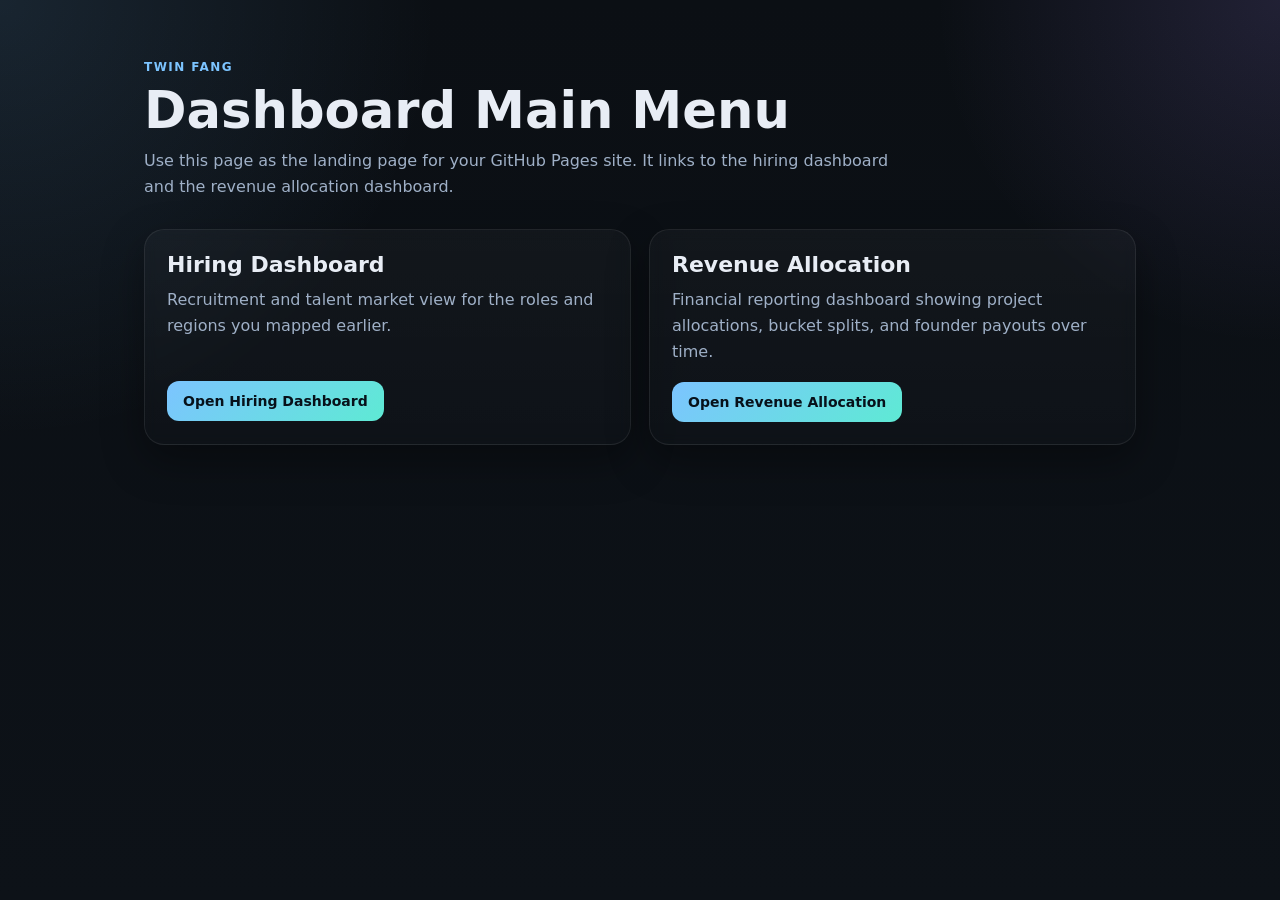
==== index.html @ adcc112f "Update index.html" ====
<!DOCTYPE html>
<html lang="en">
<head>
  <meta charset="UTF-8" />
  <meta name="viewport" content="width=device-width, initial-scale=1.0" />
  <title>Twin Fang Dashboards</title>
  <style>
    :root {
      --bg: #0b0f14;
      --panel: #121923;
      --panel-2: #182231;
      --text: #e8edf5;
      --muted: #9fb0c7;
      --accent: #7cc4ff;
      --accent-2: #a78bfa;
      --border: rgba(255,255,255,0.08);
      --shadow: 0 16px 40px rgba(0,0,0,0.35);
    }
    * { box-sizing: border-box; }
    body {
      margin: 0;
      font-family: Inter, ui-sans-serif, system-ui, -apple-system, Segoe UI, Roboto, Arial, sans-serif;
      background:
        radial-gradient(circle at top left, rgba(124,196,255,0.12), transparent 28%),
        radial-gradient(circle at top right, rgba(167,139,250,0.14), transparent 22%),
        linear-gradient(180deg, #0b0f14 0%, #0d1218 100%);
      color: var(--text);
      min-height: 100vh;
    }
    .wrap {
      max-width: 1040px;
      margin: 0 auto;
      padding: 56px 24px 64px;
    }
    .hero { margin-bottom: 28px; }
    .eyebrow {
      display: inline-block;
      font-size: 12px;
      letter-spacing: 0.12em;
      text-transform: uppercase;
      color: var(--accent);
      margin-bottom: 10px;
      font-weight: 700;
    }
    h1 {
      margin: 0 0 12px;
      font-size: clamp(32px, 4vw, 52px);
      line-height: 1.02;
    }
    .sub {
      margin: 0;
      color: var(--muted);
      max-width: 760px;
      font-size: 16px;
      line-height: 1.6;
    }
    .grid {
      display: grid;
      grid-template-columns: repeat(auto-fit, minmax(280px, 1fr));
      gap: 18px;
      margin-top: 30px;
    }
    .card {
      background: linear-gradient(180deg, rgba(255,255,255,0.03), rgba(255,255,255,0.01));
      border: 1px solid var(--border);
      border-radius: 20px;
      padding: 22px;
      box-shadow: var(--shadow);
      backdrop-filter: blur(6px);
    }
    .card h2 { margin: 0 0 10px; font-size: 22px; }
    .card p {
      margin: 0 0 18px;
      color: var(--muted);
      line-height: 1.6;
      min-height: 76px;
    }
    .actions { display: flex; gap: 10px; flex-wrap: wrap; align-items: center; }
    .btn {
      appearance: none;
      border: 0;
      border-radius: 12px;
      padding: 12px 16px;
      font-size: 14px;
      font-weight: 700;
      text-decoration: none;
      display: inline-flex;
      align-items: center;
      gap: 8px;
      cursor: pointer;
      transition: transform 0.15s ease, opacity 0.15s ease, background 0.15s ease;
    }
    .btn:hover { transform: translateY(-1px); }
    .btn-primary { background: linear-gradient(135deg, var(--accent), #5eead4); color: #07111a; }
    .btn-secondary { background: var(--panel-2); color: var(--text); border: 1px solid var(--border); }
    .note {
      margin-top: 28px;
      padding: 16px 18px;
      border-radius: 16px;
      background: rgba(255,255,255,0.03);
      border: 1px solid var(--border);
      color: var(--muted);
      line-height: 1.6;
      font-size: 14px;
    }
    code {
      background: rgba(255,255,255,0.06);
      padding: 2px 6px;
      border-radius: 6px;
      color: var(--text);
    }
  </style>
</head>
<body>
  <main class="wrap">
    <section class="hero">
      <div class="eyebrow">Twin Fang</div>
      <h1>Dashboard Main Menu</h1>
      <p class="sub">
        Use this page as the landing page for your GitHub Pages site. It links to the hiring dashboard and the revenue allocation dashboard.
      </p>
    </section>

    <section class="grid">
      <article class="card">
        <h2>Hiring Dashboard</h2>
        <p>
          Recruitment and talent market view for the roles and regions you mapped earlier.
        </p>
        <div class="actions">
          <a class="btn btn-primary" href="hiring_dashboard.html">Open Hiring Dashboard</a>
        </div>
      </article>

      <article class="card">
        <h2>Revenue Allocation</h2>
        <p>
          Financial reporting dashboard showing project allocations, bucket splits, and founder payouts over time.
        </p>
        <div class="actions">
          <a class="btn btn-primary" href="founder_payouts.html">Open Revenue Allocation</a>
        </div>
      </article>
    </section>
  </main>
</body>
</html>
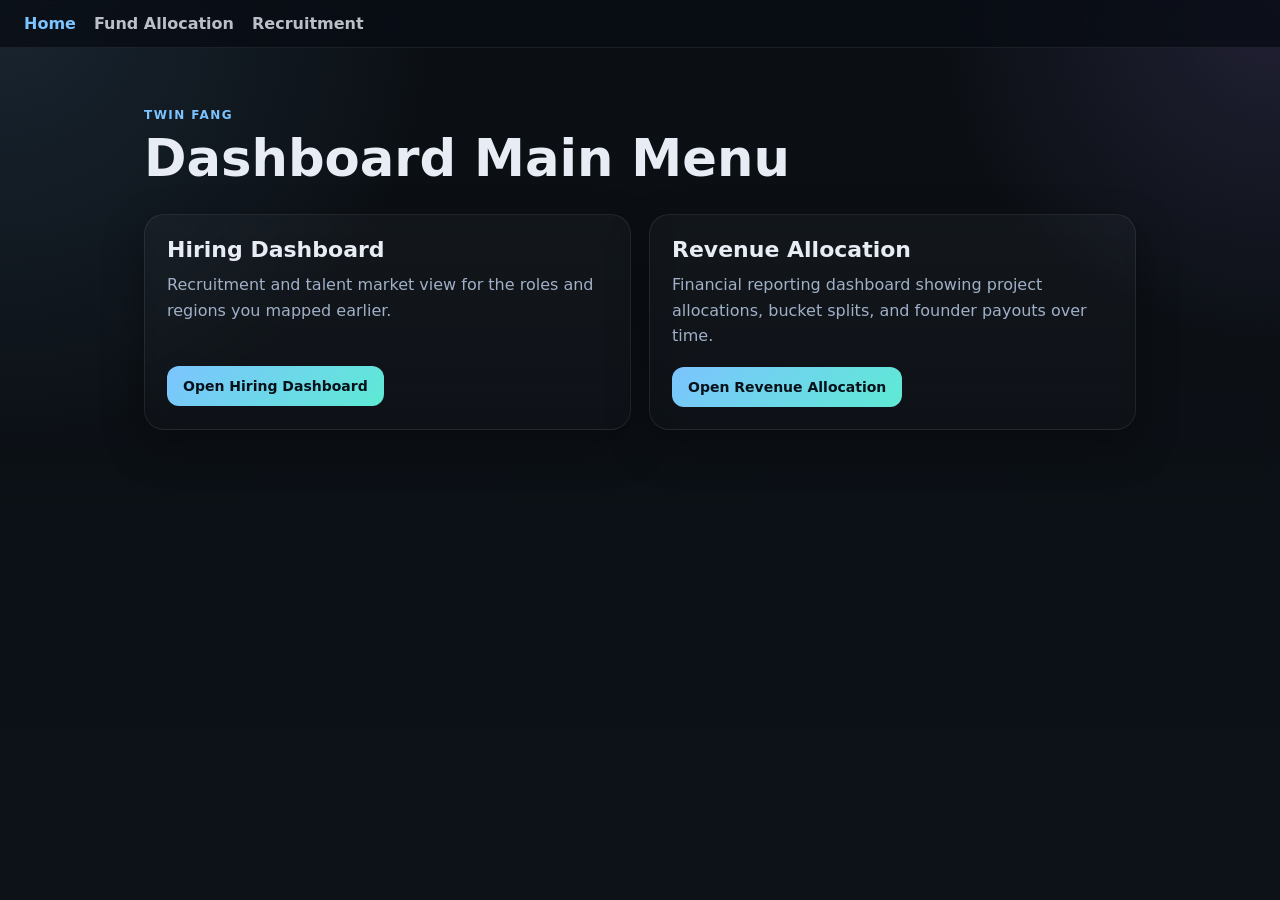
==== commit 0e48d4a8: "Add files via upload" ====
--- a/index.html
+++ b/index.html
@@ -109,16 +109,47 @@
       border-radius: 6px;
       color: var(--text);
     }
+  
+    .topnav {
+      position: sticky;
+      top: 0;
+      z-index: 20;
+      backdrop-filter: blur(10px);
+      background: rgba(8, 12, 20, 0.78);
+      border-bottom: 1px solid rgba(255,255,255,0.08);
+    }
+    .topnav-inner {
+      max-width: 1400px;
+      margin: 0 auto;
+      padding: 14px 24px;
+      display: flex;
+      gap: 18px;
+      align-items: center;
+    }
+    .topnav a {
+      color: var(--text);
+      text-decoration: none;
+      font-weight: 700;
+      opacity: 0.8;
+    }
+    .topnav a.active { opacity: 1; color: var(--accent, var(--text)); }
+    .topnav a:hover { opacity: 1; }
+
   </style>
 </head>
 <body>
+  <nav class="topnav">
+    <div class="topnav-inner">
+      <a href="index.html" class="active">Home</a>
+      <a href="founder_payouts.html">Fund Allocation</a>
+      <a href="hiring_dashboard.html">Recruitment</a>
+    </div>
+  </nav>
   <main class="wrap">
     <section class="hero">
       <div class="eyebrow">Twin Fang</div>
       <h1>Dashboard Main Menu</h1>
-      <p class="sub">
-        Use this page as the landing page for your GitHub Pages site. It links to the hiring dashboard and the revenue allocation dashboard.
-      </p>
+
     </section>
 
     <section class="grid">
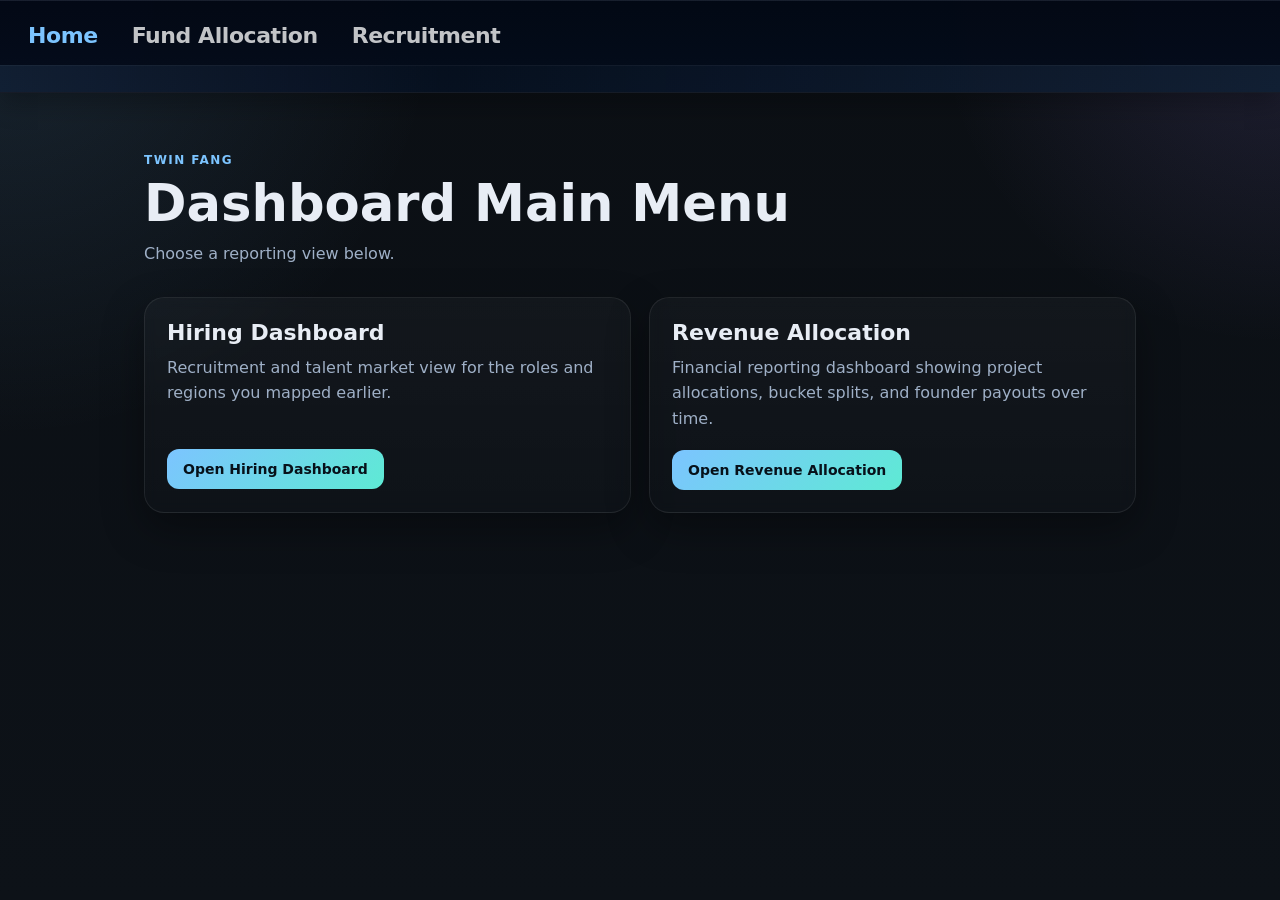
==== commit 3e09136b: "Add files via upload" ====
--- a/index.html
+++ b/index.html
@@ -3,7 +3,7 @@
 <head>
   <meta charset="UTF-8" />
   <meta name="viewport" content="width=device-width, initial-scale=1.0" />
-  <title>Twin Fang Dashboards</title>
+  <title>Home</title>
   <style>
     :root {
       --bg: #0b0f14;
@@ -109,31 +109,43 @@
       border-radius: 6px;
       color: var(--text);
     }
+
   
     .topnav {
       position: sticky;
       top: 0;
-      z-index: 20;
-      backdrop-filter: blur(10px);
-      background: rgba(8, 12, 20, 0.78);
+      z-index: 100;
+      background: linear-gradient(180deg, rgba(2,8,20,0.96), rgba(4,12,28,0.96));
+      border-top: 1px solid rgba(255,255,255,0.08);
       border-bottom: 1px solid rgba(255,255,255,0.08);
+      box-shadow: 0 10px 24px rgba(0,0,0,0.28);
+    }
+    .topnav::after {
+      content: "";
+      display: block;
+      height: 26px;
+      background: linear-gradient(90deg, rgba(124,196,255,0.10), rgba(124,196,255,0.02) 35%, rgba(124,196,255,0.10));
+      border-top: 1px solid rgba(255,255,255,0.04);
     }
     .topnav-inner {
       max-width: 1400px;
       margin: 0 auto;
-      padding: 14px 24px;
+      padding: 24px 28px 18px;
       display: flex;
-      gap: 18px;
+      gap: 34px;
       align-items: center;
     }
     .topnav a {
-      color: var(--text);
+      color: rgba(255,255,255,0.76);
       text-decoration: none;
-      font-weight: 700;
-      opacity: 0.8;
+      font-weight: 800;
+      font-size: 22px;
+      line-height: 1;
+      letter-spacing: -0.02em;
+      transition: color 0.15s ease, opacity 0.15s ease;
     }
-    .topnav a.active { opacity: 1; color: var(--accent, var(--text)); }
-    .topnav a:hover { opacity: 1; }
+    .topnav a:hover { color: #ffffff; }
+    .topnav a.active { color: #7cc4ff; }
 
   </style>
 </head>
@@ -149,6 +161,7 @@
     <section class="hero">
       <div class="eyebrow">Twin Fang</div>
       <h1>Dashboard Main Menu</h1>
+      <p class="sub">Choose a reporting view below.</p>
 
     </section>
 
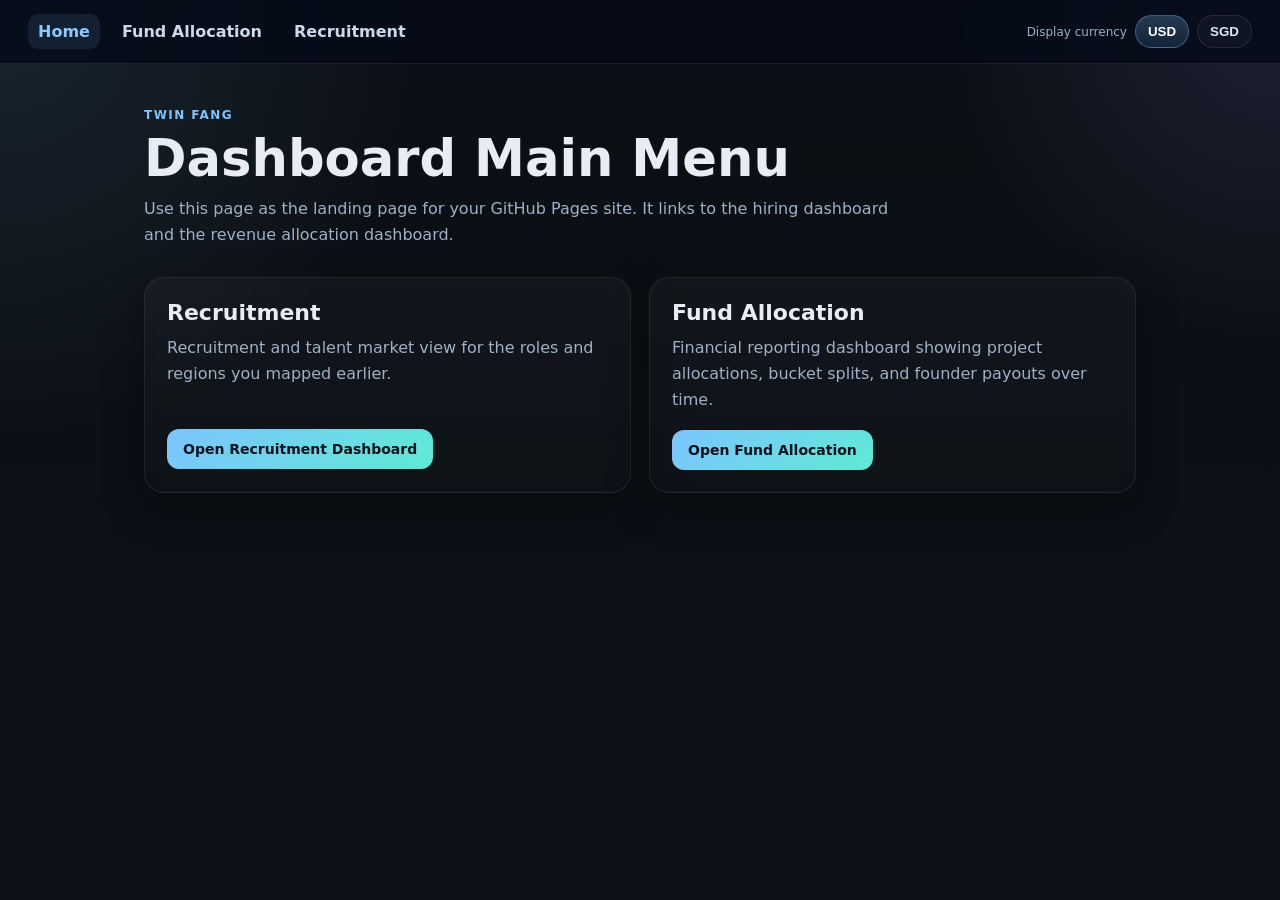
==== commit 0b3f7bd8: "Add files via upload" ====
--- a/index.html
+++ b/index.html
@@ -3,189 +3,92 @@
 <head>
   <meta charset="UTF-8" />
   <meta name="viewport" content="width=device-width, initial-scale=1.0" />
-  <title>Home</title>
+  <title>Twin Fang Dashboards</title>
   <style>
-    :root {
-      --bg: #0b0f14;
-      --panel: #121923;
-      --panel-2: #182231;
-      --text: #e8edf5;
-      --muted: #9fb0c7;
-      --accent: #7cc4ff;
-      --accent-2: #a78bfa;
-      --border: rgba(255,255,255,0.08);
-      --shadow: 0 16px 40px rgba(0,0,0,0.35);
-    }
-    * { box-sizing: border-box; }
-    body {
-      margin: 0;
-      font-family: Inter, ui-sans-serif, system-ui, -apple-system, Segoe UI, Roboto, Arial, sans-serif;
-      background:
-        radial-gradient(circle at top left, rgba(124,196,255,0.12), transparent 28%),
-        radial-gradient(circle at top right, rgba(167,139,250,0.14), transparent 22%),
-        linear-gradient(180deg, #0b0f14 0%, #0d1218 100%);
-      color: var(--text);
-      min-height: 100vh;
-    }
-    .wrap {
-      max-width: 1040px;
-      margin: 0 auto;
-      padding: 56px 24px 64px;
-    }
-    .hero { margin-bottom: 28px; }
-    .eyebrow {
-      display: inline-block;
-      font-size: 12px;
-      letter-spacing: 0.12em;
-      text-transform: uppercase;
-      color: var(--accent);
-      margin-bottom: 10px;
-      font-weight: 700;
-    }
-    h1 {
-      margin: 0 0 12px;
-      font-size: clamp(32px, 4vw, 52px);
-      line-height: 1.02;
-    }
-    .sub {
-      margin: 0;
-      color: var(--muted);
-      max-width: 760px;
-      font-size: 16px;
-      line-height: 1.6;
-    }
-    .grid {
-      display: grid;
-      grid-template-columns: repeat(auto-fit, minmax(280px, 1fr));
-      gap: 18px;
-      margin-top: 30px;
-    }
-    .card {
-      background: linear-gradient(180deg, rgba(255,255,255,0.03), rgba(255,255,255,0.01));
-      border: 1px solid var(--border);
-      border-radius: 20px;
-      padding: 22px;
-      box-shadow: var(--shadow);
-      backdrop-filter: blur(6px);
-    }
-    .card h2 { margin: 0 0 10px; font-size: 22px; }
-    .card p {
-      margin: 0 0 18px;
-      color: var(--muted);
-      line-height: 1.6;
-      min-height: 76px;
-    }
-    .actions { display: flex; gap: 10px; flex-wrap: wrap; align-items: center; }
-    .btn {
-      appearance: none;
-      border: 0;
-      border-radius: 12px;
-      padding: 12px 16px;
-      font-size: 14px;
-      font-weight: 700;
-      text-decoration: none;
-      display: inline-flex;
-      align-items: center;
-      gap: 8px;
-      cursor: pointer;
-      transition: transform 0.15s ease, opacity 0.15s ease, background 0.15s ease;
-    }
-    .btn:hover { transform: translateY(-1px); }
-    .btn-primary { background: linear-gradient(135deg, var(--accent), #5eead4); color: #07111a; }
-    .btn-secondary { background: var(--panel-2); color: var(--text); border: 1px solid var(--border); }
-    .note {
-      margin-top: 28px;
-      padding: 16px 18px;
-      border-radius: 16px;
-      background: rgba(255,255,255,0.03);
-      border: 1px solid var(--border);
-      color: var(--muted);
-      line-height: 1.6;
-      font-size: 14px;
-    }
-    code {
-      background: rgba(255,255,255,0.06);
-      padding: 2px 6px;
-      border-radius: 6px;
-      color: var(--text);
-    }
+    :root { --bg:#0b0f14; --panel:#121923; --text:#e8edf5; --muted:#9fb0c7; --accent:#7cc4ff; --border:rgba(255,255,255,0.08); --shadow:0 16px 40px rgba(0,0,0,0.35); }
+    * { box-sizing:border-box; }
+    body { margin:0; font-family:Inter, ui-sans-serif, system-ui, -apple-system, Segoe UI, Roboto, Arial, sans-serif; background: radial-gradient(circle at top left, rgba(124,196,255,0.12), transparent 28%), radial-gradient(circle at top right, rgba(167,139,250,0.14), transparent 22%), linear-gradient(180deg, #0b0f14 0%, #0d1218 100%); color:var(--text); min-height:100vh; }
+    
+    .topbar {position:sticky; top:0; z-index:50; backdrop-filter: blur(10px); background: rgba(4,10,24,.82); border-bottom:1px solid rgba(255,255,255,.08);}
+    .topbar-inner {max-width: 1400px; margin:0 auto; padding: 14px 28px; display:flex; justify-content:space-between; align-items:center; gap:16px;}
+    .topnav {display:flex; gap:12px; flex-wrap:wrap; align-items:center;}
+    .topnav a {color:#cfd8ea; text-decoration:none; font-weight:700; padding:8px 10px; border-radius:10px;}
+    .topnav a.active {color:#8dc8ff; background: rgba(124,199,255,.10);}
+    .currency-toggle {display:flex; gap:8px; align-items:center; flex-wrap:wrap;}
+    .currency-label {color: var(--muted, #9fb0d0); font-size:12px;}
+    .currency-btn {border:1px solid rgba(255,255,255,.10); background: rgba(255,255,255,.03); color:#dce7ff; border-radius:999px; padding:8px 12px; cursor:pointer; font-weight:700;}
+    .currency-btn.active {background: linear-gradient(180deg, rgba(124,199,255,.25), rgba(124,199,255,.12)); border-color: rgba(124,199,255,.35); color:#fff;}
+    @media (max-width: 760px) {.topbar-inner{padding:12px 16px; flex-direction:column; align-items:flex-start;}}
 
-  
-    .topnav {
-      position: sticky;
-      top: 0;
-      z-index: 100;
-      background: linear-gradient(180deg, rgba(2,8,20,0.96), rgba(4,12,28,0.96));
-      border-top: 1px solid rgba(255,255,255,0.08);
-      border-bottom: 1px solid rgba(255,255,255,0.08);
-      box-shadow: 0 10px 24px rgba(0,0,0,0.28);
-    }
-    .topnav::after {
-      content: "";
-      display: block;
-      height: 26px;
-      background: linear-gradient(90deg, rgba(124,196,255,0.10), rgba(124,196,255,0.02) 35%, rgba(124,196,255,0.10));
-      border-top: 1px solid rgba(255,255,255,0.04);
-    }
-    .topnav-inner {
-      max-width: 1400px;
-      margin: 0 auto;
-      padding: 24px 28px 18px;
-      display: flex;
-      gap: 34px;
-      align-items: center;
-    }
-    .topnav a {
-      color: rgba(255,255,255,0.76);
-      text-decoration: none;
-      font-weight: 800;
-      font-size: 22px;
-      line-height: 1;
-      letter-spacing: -0.02em;
-      transition: color 0.15s ease, opacity 0.15s ease;
-    }
-    .topnav a:hover { color: #ffffff; }
-    .topnav a.active { color: #7cc4ff; }
-
+    .wrap { max-width:1040px; margin:0 auto; padding:40px 24px 64px; }
+    .hero { margin-bottom:28px; }
+    .eyebrow { display:inline-block; font-size:12px; letter-spacing:.12em; text-transform:uppercase; color:var(--accent); margin-bottom:10px; font-weight:700; }
+    h1 { margin:0 0 12px; font-size:clamp(32px,4vw,52px); line-height:1.02; }
+    .sub { margin:0; color:var(--muted); max-width:760px; font-size:16px; line-height:1.6; }
+    .grid { display:grid; grid-template-columns:repeat(auto-fit, minmax(280px,1fr)); gap:18px; margin-top:30px; }
+    .card { background:linear-gradient(180deg, rgba(255,255,255,0.03), rgba(255,255,255,0.01)); border:1px solid var(--border); border-radius:20px; padding:22px; box-shadow:var(--shadow); backdrop-filter:blur(6px); }
+    .card h2 { margin:0 0 10px; font-size:22px; }
+    .card p { margin:0 0 18px; color:var(--muted); line-height:1.6; min-height:76px; }
+    .btn { border:0; border-radius:12px; padding:12px 16px; font-size:14px; font-weight:700; text-decoration:none; display:inline-flex; align-items:center; background:linear-gradient(135deg, var(--accent), #5eead4); color:#07111a; }
   </style>
 </head>
 <body>
-  <nav class="topnav">
-    <div class="topnav-inner">
-      <a href="index.html" class="active">Home</a>
-      <a href="founder_payouts.html">Fund Allocation</a>
-      <a href="hiring_dashboard.html">Recruitment</a>
+
+  <div class="topbar">
+    <div class="topbar-inner">
+      <nav class="topnav">
+        <a href="index.html" class="active">Home</a>
+        <a href="founder_payouts.html" class="">Fund Allocation</a>
+        <a href="hiring_dashboard.html" class="">Recruitment</a>
+      </nav>
+      <div class="currency-toggle" data-site-currency-toggle>
+        <span class="currency-label">Display currency</span>
+        <button class="currency-btn" data-currency="USD" type="button">USD</button>
+        <button class="currency-btn" data-currency="SGD" type="button">SGD</button>
+      </div>
     </div>
-  </nav>
+  </div>
+
   <main class="wrap">
     <section class="hero">
       <div class="eyebrow">Twin Fang</div>
       <h1>Dashboard Main Menu</h1>
-      <p class="sub">Choose a reporting view below.</p>
-
+      <p class="sub">Use this page as the landing page for your GitHub Pages site. It links to the hiring dashboard and the revenue allocation dashboard.</p>
     </section>
-
     <section class="grid">
       <article class="card">
-        <h2>Hiring Dashboard</h2>
-        <p>
-          Recruitment and talent market view for the roles and regions you mapped earlier.
-        </p>
-        <div class="actions">
-          <a class="btn btn-primary" href="hiring_dashboard.html">Open Hiring Dashboard</a>
-        </div>
+        <h2>Recruitment</h2>
+        <p>Recruitment and talent market view for the roles and regions you mapped earlier.</p>
+        <a class="btn" href="hiring_dashboard.html">Open Recruitment Dashboard</a>
       </article>
-
       <article class="card">
-        <h2>Revenue Allocation</h2>
-        <p>
-          Financial reporting dashboard showing project allocations, bucket splits, and founder payouts over time.
-        </p>
-        <div class="actions">
-          <a class="btn btn-primary" href="founder_payouts.html">Open Revenue Allocation</a>
-        </div>
+        <h2>Fund Allocation</h2>
+        <p>Financial reporting dashboard showing project allocations, bucket splits, and founder payouts over time.</p>
+        <a class="btn" href="founder_payouts.html">Open Fund Allocation</a>
       </article>
     </section>
   </main>
+
+<script>
+(function(){
+  const KEY='tf_site_currency';
+  const current=localStorage.getItem(KEY)||'USD';
+  function applyButtons(){
+    document.querySelectorAll('[data-site-currency-toggle]').forEach(wrap=>{
+      wrap.querySelectorAll('[data-currency]').forEach(btn=>{
+        btn.classList.toggle('active', btn.dataset.currency===current);
+        btn.addEventListener('click', ()=>{
+          localStorage.setItem(KEY, btn.dataset.currency);
+          window.dispatchEvent(new CustomEvent('tf-currency-change', {detail: btn.dataset.currency}));
+          document.querySelectorAll('[data-site-currency-toggle] [data-currency]').forEach(b=>b.classList.toggle('active', b.dataset.currency===btn.dataset.currency));
+        });
+      });
+    });
+  }
+  window.tfGetCurrency = ()=> localStorage.getItem(KEY)||'USD';
+  applyButtons();
+})();
+</script>
+
 </body>
-</html>
+</html>
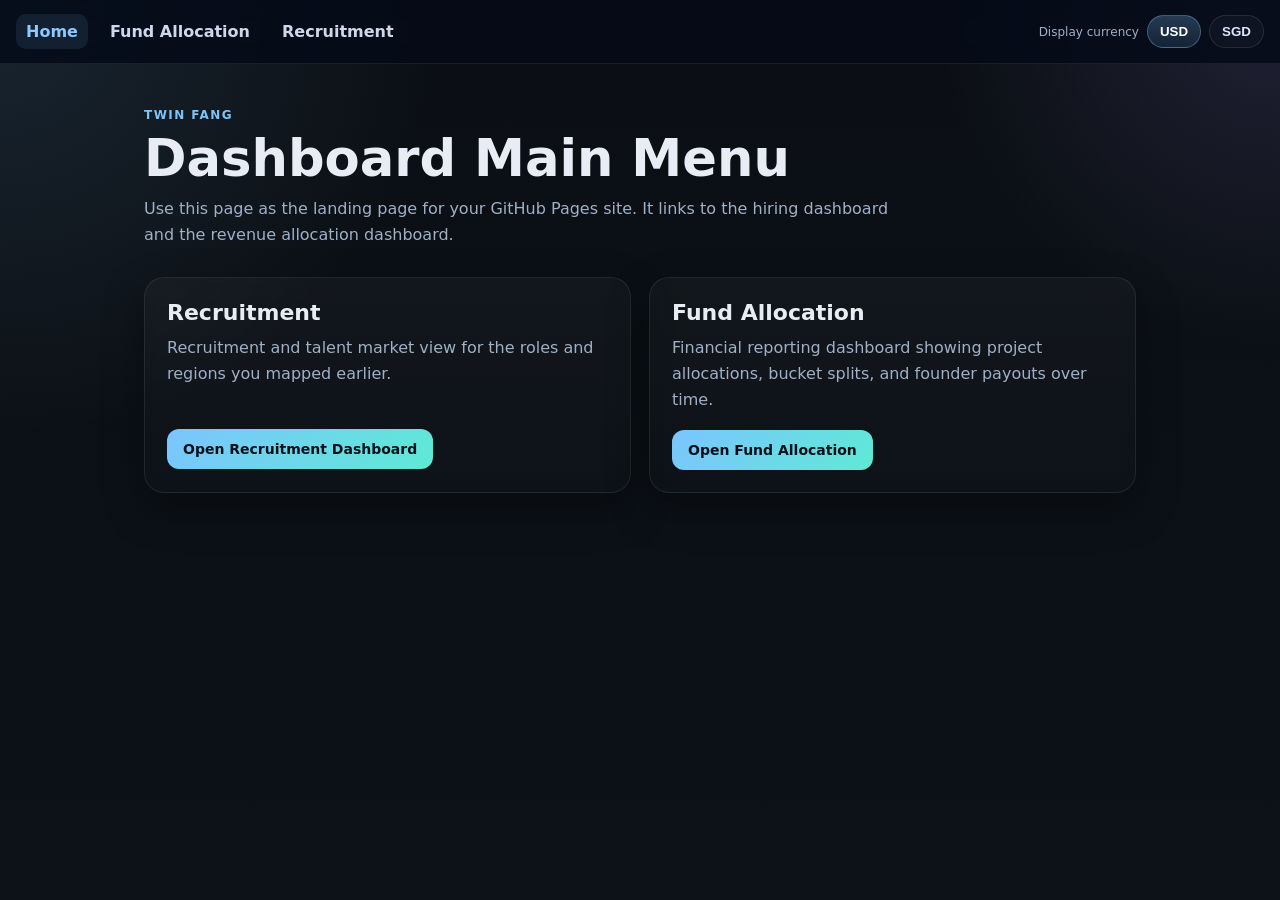
==== commit 19d3b99a: "Add files via upload" ====
--- a/index.html
+++ b/index.html
@@ -10,7 +10,7 @@
     body { margin:0; font-family:Inter, ui-sans-serif, system-ui, -apple-system, Segoe UI, Roboto, Arial, sans-serif; background: radial-gradient(circle at top left, rgba(124,196,255,0.12), transparent 28%), radial-gradient(circle at top right, rgba(167,139,250,0.14), transparent 22%), linear-gradient(180deg, #0b0f14 0%, #0d1218 100%); color:var(--text); min-height:100vh; }
     
     .topbar {position:sticky; top:0; z-index:50; backdrop-filter: blur(10px); background: rgba(4,10,24,.82); border-bottom:1px solid rgba(255,255,255,.08);}
-    .topbar-inner {max-width: 1400px; margin:0 auto; padding: 14px 28px; display:flex; justify-content:space-between; align-items:center; gap:16px;}
+    .topbar-inner {width:min(1400px, calc(100% - 32px)); margin:0 auto; padding:14px 0; display:flex; justify-content:space-between; align-items:center; gap:16px;}
     .topnav {display:flex; gap:12px; flex-wrap:wrap; align-items:center;}
     .topnav a {color:#cfd8ea; text-decoration:none; font-weight:700; padding:8px 10px; border-radius:10px;}
     .topnav a.active {color:#8dc8ff; background: rgba(124,199,255,.10);}
@@ -18,7 +18,7 @@
     .currency-label {color: var(--muted, #9fb0d0); font-size:12px;}
     .currency-btn {border:1px solid rgba(255,255,255,.10); background: rgba(255,255,255,.03); color:#dce7ff; border-radius:999px; padding:8px 12px; cursor:pointer; font-weight:700;}
     .currency-btn.active {background: linear-gradient(180deg, rgba(124,199,255,.25), rgba(124,199,255,.12)); border-color: rgba(124,199,255,.35); color:#fff;}
-    @media (max-width: 760px) {.topbar-inner{padding:12px 16px; flex-direction:column; align-items:flex-start;}}
+    @media (max-width: 760px) {.topbar-inner{width:min(100% - 20px, 1400px); padding:12px 0; flex-direction:column; align-items:flex-start;}}
 
     .wrap { max-width:1040px; margin:0 auto; padding:40px 24px 64px; }
     .hero { margin-bottom:28px; }
@@ -72,7 +72,8 @@
 <script>
 (function(){
   const KEY='tf_site_currency';
-  const current=localStorage.getItem(KEY)||'USD';
+  function normalizeCurrency(value){ return value==='SGD' ? 'SGD' : 'USD'; }
+  const current=normalizeCurrency(localStorage.getItem(KEY)||'USD');
   function applyButtons(){
     document.querySelectorAll('[data-site-currency-toggle]').forEach(wrap=>{
       wrap.querySelectorAll('[data-currency]').forEach(btn=>{
@@ -85,7 +86,7 @@
       });
     });
   }
-  window.tfGetCurrency = ()=> localStorage.getItem(KEY)||'USD';
+  window.tfGetCurrency = ()=> normalizeCurrency(localStorage.getItem(KEY)||'USD');
   applyButtons();
 })();
 </script>
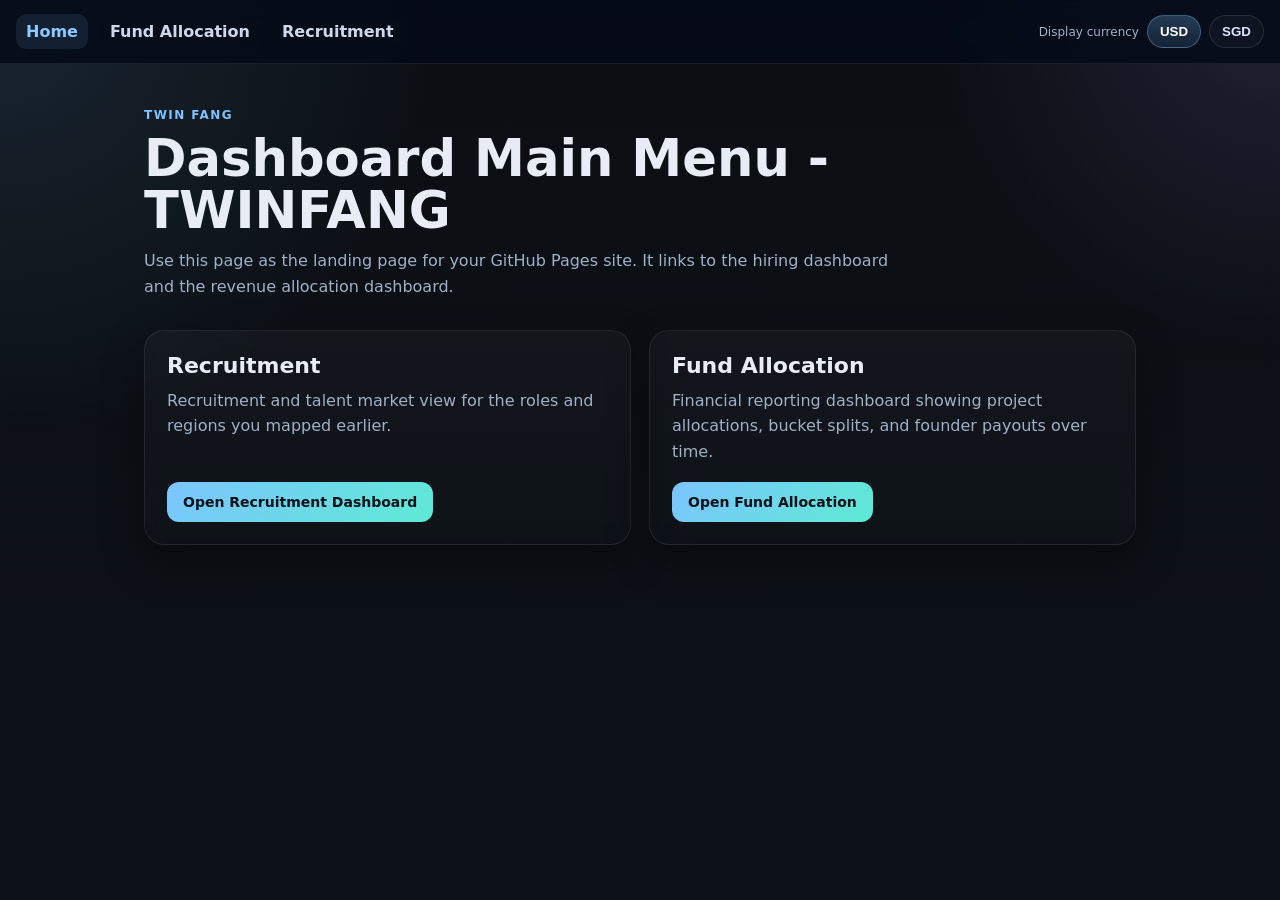
==== commit c4cf0286: "test local edit workflow" ====
--- a/index.html
+++ b/index.html
@@ -52,7 +52,7 @@
   <main class="wrap">
     <section class="hero">
       <div class="eyebrow">Twin Fang</div>
-      <h1>Dashboard Main Menu</h1>
+      <h1>Dashboard Main Menu - TWINFANG</h1>
       <p class="sub">Use this page as the landing page for your GitHub Pages site. It links to the hiring dashboard and the revenue allocation dashboard.</p>
     </section>
     <section class="grid">
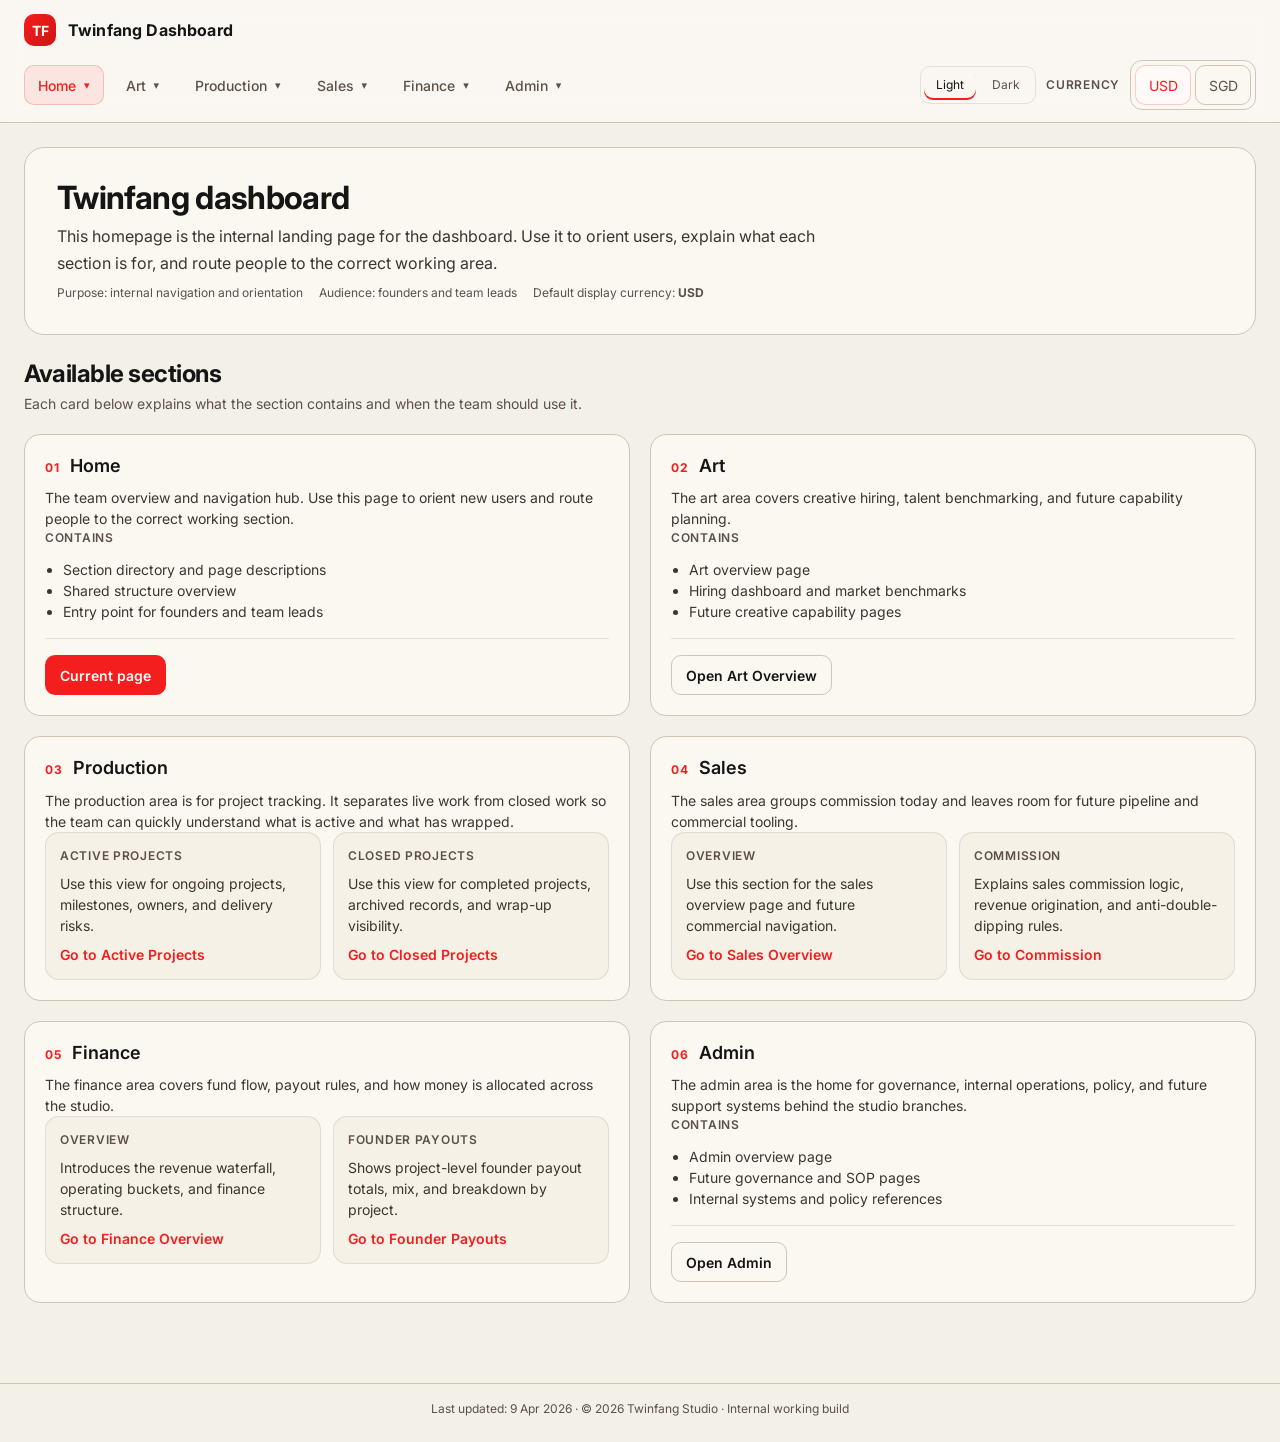
==== commit 4bac54d7: "Add files via upload" ====
--- a/index.html
+++ b/index.html
@@ -1,95 +1,170 @@
 <!DOCTYPE html>
 <html lang="en">
-<head>
-  <meta charset="UTF-8" />
-  <meta name="viewport" content="width=device-width, initial-scale=1.0" />
-  <title>Twin Fang Dashboards</title>
-  <style>
-    :root { --bg:#0b0f14; --panel:#121923; --text:#e8edf5; --muted:#9fb0c7; --accent:#7cc4ff; --border:rgba(255,255,255,0.08); --shadow:0 16px 40px rgba(0,0,0,0.35); }
-    * { box-sizing:border-box; }
-    body { margin:0; font-family:Inter, ui-sans-serif, system-ui, -apple-system, Segoe UI, Roboto, Arial, sans-serif; background: radial-gradient(circle at top left, rgba(124,196,255,0.12), transparent 28%), radial-gradient(circle at top right, rgba(167,139,250,0.14), transparent 22%), linear-gradient(180deg, #0b0f14 0%, #0d1218 100%); color:var(--text); min-height:100vh; }
-    
-    .topbar {position:sticky; top:0; z-index:50; backdrop-filter: blur(10px); background: rgba(4,10,24,.82); border-bottom:1px solid rgba(255,255,255,.08);}
-    .topbar-inner {width:min(1400px, calc(100% - 32px)); margin:0 auto; padding:14px 0; display:flex; justify-content:space-between; align-items:center; gap:16px;}
-    .topnav {display:flex; gap:12px; flex-wrap:wrap; align-items:center;}
-    .topnav a {color:#cfd8ea; text-decoration:none; font-weight:700; padding:8px 10px; border-radius:10px;}
-    .topnav a.active {color:#8dc8ff; background: rgba(124,199,255,.10);}
-    .currency-toggle {display:flex; gap:8px; align-items:center; flex-wrap:wrap;}
-    .currency-label {color: var(--muted, #9fb0d0); font-size:12px;}
-    .currency-btn {border:1px solid rgba(255,255,255,.10); background: rgba(255,255,255,.03); color:#dce7ff; border-radius:999px; padding:8px 12px; cursor:pointer; font-weight:700;}
-    .currency-btn.active {background: linear-gradient(180deg, rgba(124,199,255,.25), rgba(124,199,255,.12)); border-color: rgba(124,199,255,.35); color:#fff;}
-    @media (max-width: 760px) {.topbar-inner{width:min(100% - 20px, 1400px); padding:12px 0; flex-direction:column; align-items:flex-start;}}
+  <head>
+    <meta charset="UTF-8" />
+    <meta name="viewport" content="width=device-width, initial-scale=1.0" />
+    <title>Twinfang — Dashboard Home</title>
+    <meta name="description" content="Twinfang dashboard landing page with navigation to art, production, sales, finance, and admin sections." />
+    <link rel="preconnect" href="https://fonts.googleapis.com" />
+    <link rel="preconnect" href="https://fonts.gstatic.com" crossorigin />
+    <link href="https://fonts.googleapis.com/css2?family=Inter:wght@400;500;600;700&display=swap" rel="stylesheet" />
+    <script src="./theme-init.js"></script>
+    <link rel="stylesheet" href="./design-tokens.css" />
+    <link rel="stylesheet" href="./layout.css" />
+    <link rel="stylesheet" href="./components.css" />
+  </head>
+  <body>
+    <div class="app-shell">
+      <header class="site-header">
+        <div class="site-header-inner">
+          <a href="./index.html" class="brand-lockup" aria-label="Twinfang home">
+            <span class="nav-mark">TF</span>
+            <span class="brand-copy"><span class="brand-line">Twinfang Dashboard</span></span>
+          </a>
 
-    .wrap { max-width:1040px; margin:0 auto; padding:40px 24px 64px; }
-    .hero { margin-bottom:28px; }
-    .eyebrow { display:inline-block; font-size:12px; letter-spacing:.12em; text-transform:uppercase; color:var(--accent); margin-bottom:10px; font-weight:700; }
-    h1 { margin:0 0 12px; font-size:clamp(32px,4vw,52px); line-height:1.02; }
-    .sub { margin:0; color:var(--muted); max-width:760px; font-size:16px; line-height:1.6; }
-    .grid { display:grid; grid-template-columns:repeat(auto-fit, minmax(280px,1fr)); gap:18px; margin-top:30px; }
-    .card { background:linear-gradient(180deg, rgba(255,255,255,0.03), rgba(255,255,255,0.01)); border:1px solid var(--border); border-radius:20px; padding:22px; box-shadow:var(--shadow); backdrop-filter:blur(6px); }
-    .card h2 { margin:0 0 10px; font-size:22px; }
-    .card p { margin:0 0 18px; color:var(--muted); line-height:1.6; min-height:76px; }
-    .btn { border:0; border-radius:12px; padding:12px 16px; font-size:14px; font-weight:700; text-decoration:none; display:inline-flex; align-items:center; background:linear-gradient(135deg, var(--accent), #5eead4); color:#07111a; }
-  </style>
-</head>
-<body>
+          <nav class="nav nav--sub" aria-label="Primary">
+            <div class="nav-links nav-links--primary">
+              <div class="nav-dropdown">
+                <a class="nav-link is-active nav-link--dropdown" href="./index.html" aria-haspopup="true">Home</a>
+                <div class="nav-dropdown-menu" aria-label="Home submenu">
+                  <a class="nav-dropdown-link is-active" href="./index.html">Overview</a>
+                </div>
+              </div>
+              <div class="nav-dropdown">
+                <a class="nav-link nav-link--dropdown" href="./art.html" aria-haspopup="true">Art</a>
+                <div class="nav-dropdown-menu" aria-label="Art submenu">
+                  <a class="nav-dropdown-link" href="./art.html">Overview</a>
+                  <a class="nav-dropdown-link" href="./recruitment.html">Hiring Dashboard</a>
+                </div>
+              </div>
+              <div class="nav-dropdown">
+                <a class="nav-link nav-link--dropdown" href="./production.html" aria-haspopup="true">Production</a>
+                <div class="nav-dropdown-menu" aria-label="Production submenu">
+                  <a class="nav-dropdown-link" href="./production.html">Overview</a>
+                  <a class="nav-dropdown-link" href="./production-active.html">Active Projects</a>
+                  <a class="nav-dropdown-link" href="./production-closed.html">Closed Projects</a>
+                </div>
+              </div>
+              <div class="nav-dropdown">
+                <a class="nav-link nav-link--dropdown" href="./sales.html" aria-haspopup="true">Sales</a>
+                <div class="nav-dropdown-menu" aria-label="Sales submenu">
+                  <a class="nav-dropdown-link" href="./sales.html">Overview</a>
+                  <a class="nav-dropdown-link" href="./commission.html">Commission</a>
+                </div>
+              </div>
+              <div class="nav-dropdown">
+                <a class="nav-link nav-link--dropdown" href="./finance.html" aria-haspopup="true">Finance</a>
+                <div class="nav-dropdown-menu" aria-label="Finance submenu">
+                  <a class="nav-dropdown-link" href="./finance.html">Overview</a>
+                  <a class="nav-dropdown-link" href="./founder-payouts.html">Founder Payouts</a>
+                  <a class="nav-dropdown-link" href="./payout-logic.html">Payout Logic</a>
+                </div>
+              </div>
+              <div class="nav-dropdown">
+                <a class="nav-link nav-link--dropdown" href="./admin.html" aria-haspopup="true">Admin</a>
+                <div class="nav-dropdown-menu" aria-label="Admin submenu">
+                  <a class="nav-dropdown-link" href="./admin.html">Overview</a>
+                </div>
+              </div>
+            </div>
 
-  <div class="topbar">
-    <div class="topbar-inner">
-      <nav class="topnav">
-        <a href="index.html" class="active">Home</a>
-        <a href="founder_payouts.html" class="">Fund Allocation</a>
-        <a href="hiring_dashboard.html" class="">Recruitment</a>
-      </nav>
-      <div class="currency-toggle" data-site-currency-toggle>
-        <span class="currency-label">Display currency</span>
-        <button class="currency-btn" data-currency="USD" type="button">USD</button>
-        <button class="currency-btn" data-currency="SGD" type="button">SGD</button>
-      </div>
+            <div class="nav-utility">
+              <div class="theme-toggle" aria-label="Theme display preference">
+                <span class="theme-toggle-label">Theme</span>
+                <div class="segmented" role="tablist" aria-label="Theme selector">
+                  <button class="segmented-item" type="button" data-theme-option="light" aria-pressed="false">Light</button>
+                  <button class="segmented-item" type="button" data-theme-option="dark" aria-pressed="false">Dark</button>
+                </div>
+              </div>
+              <div class="currency-toggle" aria-label="Currency display preference">
+                <span class="currency-toggle-label">Currency</span>
+                <div class="segmented" role="tablist" aria-label="Currency selector">
+                  <button class="segmented-item is-active" type="button" data-currency-option="USD" aria-pressed="true">USD</button>
+                  <button class="segmented-item" type="button" data-currency-option="SGD" aria-pressed="false">SGD</button>
+                </div>
+              </div>
+            </div>
+          </nav>
+        </div>
+      </header>
+
+      <main class="page-wrap page-stack">
+        <header class="page-header hero-card hero-card--home">
+          <h1 class="page-title">Twinfang dashboard</h1>
+          <p class="page-subtitle">This homepage is the internal landing page for the dashboard. Use it to orient users, explain what each section is for, and route people to the correct working area.</p>
+          <div class="page-meta">
+            <span>Purpose: internal navigation and orientation</span>
+            <span>Audience: founders and team leads</span>
+            <span>Default display currency: <strong data-currency-display>USD</strong></span>
+          </div>
+        </header>
+
+        <section class="section-stack" aria-labelledby="home-menu-title">
+          <div class="section-header">
+            <div>
+              <h2 class="section-title" id="home-menu-title">Available sections</h2>
+              <p class="section-subtitle">Each card below explains what the section contains and when the team should use it.</p>
+            </div>
+          </div>
+
+          <div class="grid grid-12">
+            <article class="card span-6 menu-card menu-card--primary">
+              <div class="menu-card-top menu-card-top--inline"><span class="menu-card-code">01</span><h3 class="card-title menu-card-title">Home</h3></div>
+              <p class="menu-card-copy">The team overview and navigation hub. Use this page to orient new users and route people to the correct working section.</p>
+              <div class="stack-12"><p class="menu-card-label">Contains</p><ul class="menu-list"><li>Section directory and page descriptions</li><li>Shared structure overview</li><li>Entry point for founders and team leads</li></ul></div>
+              <div class="card-footer"><a class="button button--primary" href="./index.html">Current page</a></div>
+            </article>
+
+            <article class="card span-6 menu-card">
+              <div class="menu-card-top menu-card-top--inline"><span class="menu-card-code">02</span><h3 class="card-title menu-card-title">Art</h3></div>
+              <p class="menu-card-copy">The art area covers creative hiring, talent benchmarking, and future capability planning.</p>
+              <div class="stack-12"><p class="menu-card-label">Contains</p><ul class="menu-list"><li>Art overview page</li><li>Hiring dashboard and market benchmarks</li><li>Future creative capability pages</li></ul></div>
+              <div class="card-footer"><a class="button button--secondary" href="./art.html">Open Art Overview</a></div>
+            </article>
+
+            <article class="card span-6 menu-card">
+              <div class="menu-card-top menu-card-top--inline"><span class="menu-card-code">03</span><h3 class="card-title menu-card-title">Production</h3></div>
+              <p class="menu-card-copy">The production area is for project tracking. It separates live work from closed work so the team can quickly understand what is active and what has wrapped.</p>
+              <div class="finance-subgrid">
+                <div class="mini-panel"><p class="menu-card-label">Active Projects</p><p class="m-0 soft">Use this view for ongoing projects, milestones, owners, and delivery risks.</p><a class="text-link" href="./production-active.html">Go to Active Projects</a></div>
+                <div class="mini-panel"><p class="menu-card-label">Closed Projects</p><p class="m-0 soft">Use this view for completed projects, archived records, and wrap-up visibility.</p><a class="text-link" href="./production-closed.html">Go to Closed Projects</a></div>
+              </div>
+            </article>
+
+            <article class="card span-6 menu-card">
+              <div class="menu-card-top menu-card-top--inline"><span class="menu-card-code">04</span><h3 class="card-title menu-card-title">Sales</h3></div>
+              <p class="menu-card-copy">The sales area groups commission today and leaves room for future pipeline and commercial tooling.</p>
+              <div class="finance-subgrid">
+                <div class="mini-panel"><p class="menu-card-label">Overview</p><p class="m-0 soft">Use this section for the sales overview page and future commercial navigation.</p><a class="text-link" href="./sales.html">Go to Sales Overview</a></div>
+                <div class="mini-panel"><p class="menu-card-label">Commission</p><p class="m-0 soft">Explains sales commission logic, revenue origination, and anti-double-dipping rules.</p><a class="text-link" href="./commission.html">Go to Commission</a></div>
+              </div>
+            </article>
+
+            <article class="card span-6 menu-card">
+              <div class="menu-card-top menu-card-top--inline"><span class="menu-card-code">05</span><h3 class="card-title menu-card-title">Finance</h3></div>
+              <p class="menu-card-copy">The finance area covers fund flow, payout rules, and how money is allocated across the studio.</p>
+              <div class="finance-subgrid">
+                <div class="mini-panel"><p class="menu-card-label">Overview</p><p class="m-0 soft">Introduces the revenue waterfall, operating buckets, and finance structure.</p><a class="text-link" href="./finance.html">Go to Finance Overview</a></div>
+                <div class="mini-panel"><p class="menu-card-label">Founder Payouts</p><p class="m-0 soft">Shows project-level founder payout totals, mix, and breakdown by project.</p><a class="text-link" href="./founder-payouts.html">Go to Founder Payouts</a></div>
+              </div>
+            </article>
+
+            <article class="card span-6 menu-card">
+              <div class="menu-card-top menu-card-top--inline"><span class="menu-card-code">06</span><h3 class="card-title menu-card-title">Admin</h3></div>
+              <p class="menu-card-copy">The admin area is the home for governance, internal operations, policy, and future support systems behind the studio branches.</p>
+              <div class="stack-12"><p class="menu-card-label">Contains</p><ul class="menu-list"><li>Admin overview page</li><li>Future governance and SOP pages</li><li>Internal systems and policy references</li></ul></div>
+              <div class="card-footer"><a class="button button--secondary" href="./admin.html">Open Admin</a></div>
+            </article>
+          </div>
+        </section>
+      </main>
     </div>
-  </div>
-
-  <main class="wrap">
-    <section class="hero">
-      <div class="eyebrow">Twin Fang</div>
-      <h1>Dashboard Main Menu - TWINFANG</h1>
-      <p class="sub">Use this page as the landing page for your GitHub Pages site. It links to the hiring dashboard and the revenue allocation dashboard.</p>
-    </section>
-    <section class="grid">
-      <article class="card">
-        <h2>Recruitment</h2>
-        <p>Recruitment and talent market view for the roles and regions you mapped earlier.</p>
-        <a class="btn" href="hiring_dashboard.html">Open Recruitment Dashboard</a>
-      </article>
-      <article class="card">
-        <h2>Fund Allocation</h2>
-        <p>Financial reporting dashboard showing project allocations, bucket splits, and founder payouts over time.</p>
-        <a class="btn" href="founder_payouts.html">Open Fund Allocation</a>
-      </article>
-    </section>
-  </main>
-
-<script>
-(function(){
-  const KEY='tf_site_currency';
-  function normalizeCurrency(value){ return value==='SGD' ? 'SGD' : 'USD'; }
-  const current=normalizeCurrency(localStorage.getItem(KEY)||'USD');
-  function applyButtons(){
-    document.querySelectorAll('[data-site-currency-toggle]').forEach(wrap=>{
-      wrap.querySelectorAll('[data-currency]').forEach(btn=>{
-        btn.classList.toggle('active', btn.dataset.currency===current);
-        btn.addEventListener('click', ()=>{
-          localStorage.setItem(KEY, btn.dataset.currency);
-          window.dispatchEvent(new CustomEvent('tf-currency-change', {detail: btn.dataset.currency}));
-          document.querySelectorAll('[data-site-currency-toggle] [data-currency]').forEach(b=>b.classList.toggle('active', b.dataset.currency===btn.dataset.currency));
-        });
-      });
-    });
-  }
-  window.tfGetCurrency = ()=> normalizeCurrency(localStorage.getItem(KEY)||'USD');
-  applyButtons();
-})();
-</script>
-
-</body>
+      <footer class="site-footer">
+        <div class="site-footer-inner">
+          <p class="site-footer-copy">Last updated: 9 Apr 2026 · © 2026 Twinfang Studio · Internal working build</p>
+        </div>
+      </footer>
+    <script src="./theme.js"></script>
+    <script src="./app.js"></script>
+  </body>
 </html>
--- a/design-tokens.css
+++ b/design-tokens.css
@@ -0,0 +1,195 @@
+:root {
+  --font-sans: Inter, ui-sans-serif, system-ui, -apple-system, BlinkMacSystemFont, "Segoe UI", sans-serif;
+
+  --fs-12: 0.75rem;
+  --fs-13: 0.8125rem;
+  --fs-14: 0.875rem;
+  --fs-16: 1rem;
+  --fs-18: 1.125rem;
+  --fs-24: 1.5rem;
+  --fs-32: 2rem;
+  --fs-40: 2.5rem;
+
+  --lh-tight: 1.1;
+  --lh-snug: 1.25;
+  --lh-normal: 1.5;
+  --lh-relaxed: 1.65;
+
+  --fw-400: 400;
+  --fw-500: 500;
+  --fw-600: 600;
+  --fw-700: 700;
+
+  --radius-sm: 10px;
+  --radius-md: 14px;
+  --radius-lg: 16px;
+  --radius-xl: 20px;
+
+  --space-4: 4px;
+  --space-8: 8px;
+  --space-12: 12px;
+  --space-16: 16px;
+  --space-20: 20px;
+  --space-24: 24px;
+  --space-32: 32px;
+  --space-40: 40px;
+  --space-48: 48px;
+
+  --nav-height: 64px;
+  --page-max-width: 1400px;
+  --content-pad-x: 24px;
+  --content-pad-y: 24px;
+  --grid-gap: 20px;
+  --card-pad: 20px;
+  --control-height: 40px;
+
+  --ease-standard: cubic-bezier(0.2, 0, 0, 1);
+  --dur-fast: 120ms;
+  --dur-med: 180ms;
+}
+
+:root,
+html[data-theme='light'] {
+  --bg: #f3f0e8;
+  --bg-2: #efe9de;
+  --surface: #fbf8f2;
+  --surface-2: #f6f1e7;
+  --surface-3: #ede5d8;
+  --surface-subtle: #faf6ef;
+  --border: #cfc5b7;
+  --border-strong: #b8ac9c;
+  --border-subtle: rgba(92, 81, 72, 0.14);
+
+  --text: #151515;
+  --text-soft: #3d352f;
+  --text-muted: #5c5148;
+  --text-inverse: #fffaf5;
+
+  --accent: #f41e1e;
+  --accent-strong: #cf1515;
+  --accent-soft: rgba(244, 30, 30, 0.08);
+  --accent-soft-2: rgba(244, 30, 30, 0.14);
+  --accent-border: rgba(244, 30, 30, 0.22);
+
+  --info: #2563eb;
+  --warning: #d97706;
+  --danger: #dc2626;
+  --success: #16a34a;
+
+  --shadow-1: none;
+  --chart-base: #8f8578;
+  --chart-base-soft: rgba(143, 133, 120, 0.22);
+  --chart-grid: rgba(92, 81, 72, 0.12);
+
+  --header-bg: rgba(251, 248, 242, 0.92);
+  --header-border: var(--border);
+  --nav-hover-bg: rgba(255, 255, 255, 0.55);
+  --nav-dropdown-bg: rgba(251, 248, 242, 0.98);
+  --nav-dropdown-hover: rgba(232, 225, 213, 0.6);
+  --button-secondary-bg: var(--surface);
+  --button-ghost-color: var(--text-soft);
+  --segmented-bg: var(--surface);
+  --segmented-active-bg: #fff9f8;
+  --input-bg: var(--surface);
+  --card-bg: var(--surface);
+  --card-bg-raised: var(--surface);
+  --card-bg-callout: linear-gradient(180deg, rgba(244, 30, 30, 0.04) 0%, var(--surface) 100%);
+  --hero-bg: var(--surface);
+  --footer-border: var(--border);
+  --selection-bg: var(--accent-soft-2);
+  --nav-mark-text: #fffaf5;
+}
+
+html[data-theme='dark'] {
+  --bg: #181512;
+  --bg-2: #1d1916;
+  --surface: #221e1b;
+  --surface-2: #292420;
+  --surface-3: #312b27;
+  --surface-subtle: rgba(255, 255, 255, 0.02);
+  --border: #433a34;
+  --border-strong: #514740;
+  --border-subtle: rgba(255, 255, 255, 0.08);
+
+  --text: #f1ece4;
+  --text-soft: #d4cabc;
+  --text-muted: #b2a596;
+  --text-inverse: #fffaf5;
+
+  --accent: #f41e1e;
+  --accent-strong: #cf1515;
+  --accent-soft: rgba(244, 30, 30, 0.08);
+  --accent-soft-2: rgba(244, 30, 30, 0.14);
+  --accent-border: rgba(244, 30, 30, 0.2);
+
+  --info: #78c4ff;
+  --warning: #f6c65b;
+  --danger: #ff7a7a;
+  --success: #57d38c;
+
+  --shadow-1: none;
+  --chart-base: #7d7369;
+  --chart-base-soft: rgba(125, 115, 105, 0.24);
+  --chart-grid: rgba(178, 165, 150, 0.14);
+
+  --header-bg: rgba(34, 30, 27, 0.92);
+  --header-border: var(--border);
+  --nav-hover-bg: rgba(255, 255, 255, 0.03);
+  --nav-dropdown-bg: rgba(34, 30, 27, 0.98);
+  --nav-dropdown-hover: rgba(255, 255, 255, 0.04);
+  --button-secondary-bg: var(--surface-2);
+  --button-ghost-color: var(--text-soft);
+  --segmented-bg: var(--surface);
+  --segmented-active-bg: rgba(244, 30, 30, 0.06);
+  --input-bg: var(--surface);
+  --card-bg: var(--surface);
+  --card-bg-raised: var(--surface-2);
+  --card-bg-callout: linear-gradient(180deg, rgba(244, 30, 30, 0.08) 0%, var(--surface) 100%);
+  --hero-bg: var(--surface);
+  --footer-border: var(--border);
+  --selection-bg: var(--accent-soft-2);
+  --nav-mark-text: #fffaf5;
+}
+
+* { box-sizing: border-box; }
+
+html {
+  font-size: 16px;
+  -webkit-text-size-adjust: 100%;
+  scroll-behavior: smooth;
+}
+
+body {
+  margin: 0;
+  font-family: var(--font-sans);
+  font-size: var(--fs-14);
+  line-height: var(--lh-normal);
+  font-weight: var(--fw-400);
+  color: var(--text);
+  background: var(--bg);
+}
+
+img,
+svg,
+canvas {
+  display: block;
+  max-width: 100%;
+}
+
+button,
+input,
+select,
+textarea {
+  font: inherit;
+}
+
+a { color: inherit; }
+
+:focus-visible {
+  outline: 2px solid var(--accent-border);
+  outline-offset: 2px;
+}
+
+::selection {
+  background: var(--selection-bg);
+}
--- a/layout.css
+++ b/layout.css
@@ -0,0 +1,171 @@
+.app-shell {
+  min-height: 100vh;
+}
+
+.page-wrap {
+  width: min(100%, var(--page-max-width));
+  margin: 0 auto;
+  padding: var(--content-pad-y) var(--content-pad-x) var(--space-40);
+}
+
+.page-stack {
+  display: grid;
+  gap: var(--space-24);
+}
+
+.page-header {
+  display: grid;
+  gap: var(--space-8);
+  padding-top: var(--space-8);
+}
+
+.page-eyebrow {
+  color: var(--accent);
+  font-size: var(--fs-12);
+  font-weight: var(--fw-600);
+  letter-spacing: 0.08em;
+  text-transform: uppercase;
+}
+
+.page-title {
+  margin: 0;
+  font-size: clamp(2rem, 2.5vw, 2.5rem);
+  line-height: var(--lh-tight);
+  font-weight: var(--fw-700);
+  letter-spacing: -0.02em;
+}
+
+.page-subtitle {
+  max-width: 80ch;
+  margin: 0;
+  color: var(--text-soft);
+  font-size: var(--fs-16);
+  line-height: var(--lh-relaxed);
+}
+
+.page-meta {
+  display: flex;
+  flex-wrap: wrap;
+  gap: var(--space-8) var(--space-16);
+  color: var(--text-muted);
+  font-size: var(--fs-12);
+}
+
+.section-stack {
+  display: grid;
+  gap: var(--space-20);
+}
+
+.section-header {
+  display: flex;
+  align-items: end;
+  justify-content: space-between;
+  gap: var(--space-16);
+}
+
+.section-title {
+  margin: 0;
+  font-size: var(--fs-24);
+  line-height: var(--lh-snug);
+  font-weight: var(--fw-700);
+  letter-spacing: -0.02em;
+}
+
+.section-subtitle {
+  margin: var(--space-4) 0 0;
+  color: var(--text-muted);
+}
+
+.grid {
+  display: grid;
+  gap: var(--grid-gap);
+}
+
+.grid-12 {
+  grid-template-columns: repeat(12, minmax(0, 1fr));
+}
+
+.span-12 { grid-column: span 12; }
+.span-8 { grid-column: span 8; }
+.span-7 { grid-column: span 7; }
+.span-6 { grid-column: span 6; }
+.span-5 { grid-column: span 5; }
+.span-4 { grid-column: span 4; }
+.span-3 { grid-column: span 3; }
+
+.cluster {
+  display: flex;
+  flex-wrap: wrap;
+  gap: var(--space-12);
+}
+
+.stack-8,
+.stack-12,
+.stack-16,
+.stack-20 {
+  display: grid;
+  align-content: start;
+}
+
+.stack-8 { gap: var(--space-8); }
+.stack-12 { gap: var(--space-12); }
+.stack-16 { gap: var(--space-16); }
+.stack-20 { gap: var(--space-20); }
+
+.split {
+  display: flex;
+  justify-content: space-between;
+  gap: var(--space-16);
+}
+
+.split-start {
+  display: flex;
+  align-items: flex-start;
+  justify-content: space-between;
+  gap: var(--space-16);
+}
+
+.hidden {
+  display: none !important;
+}
+
+.m-0 { margin: 0; }
+.muted { color: var(--text-muted); }
+.soft { color: var(--text-soft); }
+.right { text-align: right; }
+.center { text-align: center; }
+.mono {
+  font-variant-numeric: tabular-nums;
+  font-feature-settings: "tnum";
+}
+
+@media (max-width: 1100px) {
+  .span-8,
+  .span-7,
+  .span-6,
+  .span-5,
+  .span-4,
+  .span-3 {
+    grid-column: span 12;
+  }
+}
+
+@media (max-width: 768px) {
+  :root {
+    --content-pad-x: 16px;
+    --content-pad-y: 16px;
+    --grid-gap: 16px;
+    --card-pad: 16px;
+  }
+
+  .page-subtitle {
+    font-size: var(--fs-14);
+  }
+
+  .section-header,
+  .split,
+  .split-start {
+    flex-direction: column;
+    align-items: stretch;
+  }
+}
--- a/components.css
+++ b/components.css
@@ -0,0 +1,701 @@
+.site-header {
+  position: sticky;
+  top: 0;
+  z-index: 100;
+  backdrop-filter: blur(12px);
+  background: var(--header-bg);
+  border-bottom: 1px solid var(--header-border);
+}
+
+.site-header-inner {
+  width: min(100%, var(--page-max-width));
+  margin: 0 auto;
+  padding: 14px var(--content-pad-x) 12px;
+  display: grid;
+  gap: 14px;
+}
+
+.brand-lockup {
+  display: inline-flex;
+  align-items: center;
+  gap: var(--space-12);
+  text-decoration: none;
+  width: fit-content;
+}
+
+.brand-copy {
+  display: grid;
+  gap: 2px;
+}
+
+.brand-line {
+  color: var(--text);
+  font-size: 1rem;
+  font-weight: var(--fw-700);
+  letter-spacing: 0.01em;
+}
+
+.nav {
+  display: flex;
+  align-items: center;
+  justify-content: space-between;
+  gap: var(--space-20);
+}
+
+.nav--sub { min-height: 48px; }
+
+.nav-mark {
+  width: 32px;
+  height: 32px;
+  display: grid;
+  place-items: center;
+  border-radius: 10px;
+  background: linear-gradient(135deg, var(--accent) 0%, var(--accent-strong) 100%);
+  color: var(--nav-mark-text);
+  font-size: var(--fs-14);
+  font-weight: var(--fw-700);
+}
+
+.nav-links {
+  display: flex;
+  flex-wrap: wrap;
+  align-items: center;
+  gap: var(--space-8);
+}
+.nav-links--primary { justify-content: flex-start; }
+.nav-utility {
+  display: flex;
+  align-items: center;
+  justify-content: flex-end;
+  gap: var(--space-10, 10px);
+  margin-left: auto;
+}
+
+.nav-link {
+  display: inline-flex;
+  align-items: center;
+  height: 40px;
+  padding: 0 14px;
+  border-radius: var(--radius-sm);
+  color: var(--text-muted);
+  text-decoration: none;
+  font-size: var(--fs-14);
+  font-weight: var(--fw-500);
+  transition: color var(--dur-fast) var(--ease-standard), background-color var(--dur-fast) var(--ease-standard), border-color var(--dur-fast) var(--ease-standard);
+}
+
+.nav-link:hover,
+.nav-link:focus-visible {
+  color: var(--text);
+  background: var(--nav-hover-bg);
+}
+
+.nav-link.is-active {
+  color: var(--accent);
+  background: var(--accent-soft);
+  box-shadow: inset 0 0 0 1px var(--accent-border);
+}
+
+.nav-dropdown { position: relative; }
+.nav-link--dropdown::after {
+  content: "▾";
+  margin-left: 8px;
+  font-size: 11px;
+  color: currentColor;
+}
+.nav-dropdown-menu {
+  position: absolute;
+  top: calc(100% + 8px);
+  left: 0;
+  min-width: 180px;
+  padding: 8px;
+  display: none;
+  background: var(--nav-dropdown-bg);
+  border: 1px solid var(--border);
+  border-radius: 14px;
+  box-shadow: var(--shadow-1);
+}
+.nav-dropdown:hover .nav-dropdown-menu,
+.nav-dropdown:focus-within .nav-dropdown-menu { display: grid; gap: 6px; }
+
+.nav-dropdown-link {
+  display: flex;
+  align-items: center;
+  min-height: 38px;
+  padding: 0 12px;
+  border-radius: 10px;
+  color: var(--text-soft);
+  text-decoration: none;
+  font-size: var(--fs-14);
+}
+.nav-dropdown-link:hover,
+.nav-dropdown-link:focus-visible { color: var(--text); background: var(--nav-dropdown-hover); }
+
+.currency-toggle { display: flex; align-items: center; gap: 10px; }
+.currency-toggle .segmented-item {
+  min-width: 56px;
+}
+.currency-toggle-label {
+  color: var(--text-muted);
+  font-size: var(--fs-12);
+  font-weight: var(--fw-600);
+  letter-spacing: 0.06em;
+  text-transform: uppercase;
+}
+
+.theme-toggle {
+  display: flex;
+  align-items: center;
+  gap: 6px;
+}
+.theme-toggle-label {
+  position: absolute;
+  width: 1px;
+  height: 1px;
+  padding: 0;
+  margin: -1px;
+  overflow: hidden;
+  clip: rect(0, 0, 0, 0);
+  white-space: nowrap;
+  border: 0;
+}
+.theme-toggle .segmented {
+  padding: 2px;
+  gap: 2px;
+  border-radius: 10px;
+  background: transparent;
+  border-color: var(--border-subtle, var(--border));
+}
+.theme-toggle .segmented-item {
+  height: 32px;
+  min-width: 54px;
+  padding: 0 10px;
+  font-size: var(--fs-12);
+  color: var(--text-muted);
+  border-color: transparent;
+}
+.theme-toggle .segmented-item:hover,
+.theme-toggle .segmented-item:focus-visible {
+  color: var(--text-soft);
+  background: var(--nav-hover-bg);
+}
+.theme-toggle .segmented-item.is-active {
+  background: transparent;
+  color: var(--text);
+  border-color: transparent;
+  box-shadow: inset 0 -2px 0 var(--accent);
+}
+
+.card {
+  background: var(--card-bg);
+  border: 1px solid var(--border);
+  border-radius: var(--radius-lg);
+  box-shadow: var(--shadow-1);
+  padding: var(--card-pad);
+}
+.card--raised { background: var(--card-bg-raised); }
+.card--callout { background: var(--card-bg-callout); border-color: var(--accent-border); }
+.card-header {
+  display: flex;
+  align-items: flex-start;
+  justify-content: space-between;
+  gap: var(--space-16);
+  margin-bottom: var(--space-16);
+}
+.card-title { margin: 0; font-size: var(--fs-18); line-height: var(--lh-snug); font-weight: var(--fw-600); }
+.card-subtitle { margin: var(--space-4) 0 0; color: var(--text-muted); }
+.card-body { display: grid; gap: var(--space-16); }
+.card-footer { margin-top: var(--space-16); padding-top: var(--space-16); border-top: 1px solid var(--border-subtle); }
+
+.button,
+.segmented-item,
+.select,
+.input {
+  height: var(--control-height);
+  border-radius: var(--radius-sm);
+  border: 1px solid var(--border);
+}
+
+.button {
+  display: inline-flex;
+  align-items: center;
+  justify-content: center;
+  gap: var(--space-8);
+  padding: 0 14px;
+  cursor: pointer;
+  text-decoration: none;
+  font-weight: var(--fw-600);
+  transition: transform var(--dur-fast) var(--ease-standard), background-color var(--dur-fast) var(--ease-standard), border-color var(--dur-fast) var(--ease-standard), color var(--dur-fast) var(--ease-standard);
+}
+.button:hover { transform: translateY(-1px); }
+.button:active { transform: translateY(0); }
+.button--primary { background: var(--accent); border-color: transparent; color: var(--nav-mark-text); }
+.button--secondary { background: var(--button-secondary-bg); color: var(--text); }
+.button--ghost { background: transparent; color: var(--text-soft); }
+
+.segmented {
+  display: inline-flex;
+  padding: 4px;
+  gap: 4px;
+  border: 1px solid var(--border);
+  border-radius: 12px;
+  background: var(--segmented-bg);
+}
+.segmented-item {
+  padding: 0 12px;
+  background: transparent;
+  color: var(--text-muted);
+  cursor: pointer;
+}
+.segmented-item.is-active { background: var(--segmented-active-bg); color: var(--accent); border-color: var(--accent-border); }
+
+.control-grid {
+  display: grid;
+  grid-template-columns: repeat(4, minmax(0, 1fr));
+  gap: var(--space-12);
+}
+.control-group { display: grid; gap: var(--space-8); }
+.control-label {
+  color: var(--text-muted);
+  font-size: var(--fs-12);
+  font-weight: var(--fw-600);
+  letter-spacing: 0.06em;
+  text-transform: uppercase;
+}
+.select,
+.input {
+  width: 100%;
+  padding: 0 12px;
+  background: var(--input-bg);
+  color: var(--text);
+}
+
+.kpi-value {
+  margin: 0;
+  font-size: 1.75rem;
+  line-height: 1.05;
+  font-weight: var(--fw-700);
+  letter-spacing: -0.03em;
+}
+.kpi-label { margin: 0; color: var(--text-muted); font-size: var(--fs-12); text-transform: uppercase; letter-spacing: 0.06em; }
+.kpi-note { margin: 0; color: var(--text-soft); }
+
+
+.flag-badge {
+  display: inline-block;
+  width: 18px;
+  height: 12px;
+  border-radius: 2px;
+  margin-right: 8px;
+  vertical-align: -1px;
+  box-shadow: inset 0 0 0 1px rgba(255,255,255,0.18);
+  overflow: hidden;
+}
+.flag-badge--id {
+  background: linear-gradient(to bottom, #e11d2e 0 50%, #ffffff 50% 100%);
+}
+.flag-badge--sg {
+  background:
+    radial-gradient(circle at 24% 32%, #ffffff 0 18%, transparent 19%),
+    radial-gradient(circle at 28% 32%, #ef4444 0 14%, transparent 15%),
+    linear-gradient(to bottom, #ef4444 0 50%, #ffffff 50% 100%);
+}
+.flag-badge--my {
+  background:
+    linear-gradient(to right, #1d4ed8 0 42%, transparent 42%),
+    repeating-linear-gradient(to bottom, #ef4444 0 10%, #ffffff 10% 20%);
+}
+.flag-badge--ph {
+  background:
+    linear-gradient(150deg, #ffffff 0 32%, transparent 33%),
+    linear-gradient(to bottom, #1d4ed8 0 50%, #ef4444 50% 100%);
+}
+.badge .flag-badge, .benchmark-item .flag-badge, .region-x-label .flag-badge {
+  margin-right: 6px;
+}
+.badge-row,
+.meta-row,
+.stat-row { display: flex; flex-wrap: wrap; gap: var(--space-8); }
+.badge-row {
+  align-items: flex-start;
+}
+.badge {
+  display: inline-flex;
+  align-items: center;
+  align-self: flex-start;
+  flex: 0 0 auto;
+  width: auto;
+  white-space: nowrap;
+  min-height: 28px;
+  padding: 0 10px;
+  border-radius: 999px;
+  border: 1px solid var(--border);
+  color: var(--text-soft);
+  background: var(--surface-2);
+  font-size: var(--fs-12);
+  font-weight: var(--fw-600);
+}
+.badge--accent { background: var(--accent-soft); border-color: var(--accent-border); color: var(--accent); }
+.badge--info { background: rgba(56, 189, 248, 0.12); border-color: rgba(56, 189, 248, 0.35); color: var(--info); }
+.badge--warning { background: rgba(245, 158, 11, 0.12); border-color: rgba(245, 158, 11, 0.35); color: var(--warning); }
+
+.snapshot-grid {
+  display: grid;
+  grid-template-columns: 1.2fr 0.8fr;
+  gap: var(--space-20);
+}
+.salary-band {
+  display: grid;
+  gap: var(--space-8);
+}
+.salary-line {
+  display: flex;
+  align-items: baseline;
+  gap: var(--space-12);
+  flex-wrap: wrap;
+}
+.salary-range {
+  font-size: clamp(1.8rem, 2.6vw, 2.6rem);
+  line-height: 1;
+  letter-spacing: -0.04em;
+  font-weight: var(--fw-700);
+}
+.salary-caption { color: var(--text-muted); font-size: var(--fs-13); }
+.salary-local {
+  font-size: var(--fs-13);
+  color: var(--text-muted);
+}
+.benchmark-value { display: grid; gap: 4px; justify-items: end; }
+.benchmark-local { font-size: var(--fs-12); color: var(--text-muted); }
+
+.salary-fx {
+  display: block;
+  width: 100%;
+  font-size: var(--fs-12);
+  color: var(--text-muted);
+}
+.benchmark-fx {
+  font-size: var(--fs-11);
+  color: var(--text-muted);
+}
+.benchmark-delta { font-size: var(--fs-12); color: var(--text-soft); }
+.benchmark-delta.is-positive { color: var(--warning); }
+.benchmark-delta.is-negative { color: var(--success); }
+.benchmark-delta.is-neutral { color: var(--text-muted); }
+
+
+.benchmark-list {
+  display: grid;
+  gap: var(--space-12);
+}
+.benchmark-item {
+  display: flex;
+  justify-content: space-between;
+  gap: var(--space-16);
+  padding: 12px 0;
+  border-bottom: 1px solid var(--border-subtle);
+}
+.benchmark-item:last-child { border-bottom: 0; padding-bottom: 0; }
+
+.table-wrap {
+  overflow-x: auto;
+  border: 1px solid var(--border-subtle);
+  border-radius: 14px;
+}
+.table {
+  width: 100%;
+  border-collapse: collapse;
+  min-width: 860px;
+}
+.table th,
+.table td {
+  padding: 12px 14px;
+  text-align: left;
+  border-bottom: 1px solid var(--border-subtle);
+  font-size: var(--fs-13);
+}
+.table th {
+  background: var(--input-bg);
+  color: var(--text-muted);
+  font-weight: var(--fw-600);
+  text-transform: uppercase;
+  letter-spacing: 0.05em;
+}
+.table td.num,
+.table th.num { text-align: right; }
+.table tr:hover td { background: var(--nav-hover-bg); }
+
+.menu-card-top--inline {
+  display: flex;
+  align-items: baseline;
+  gap: 10px;
+  margin-bottom: 10px;
+}
+.menu-card-code {
+  color: var(--accent);
+  font-size: var(--fs-12);
+  font-weight: var(--fw-700);
+  letter-spacing: 0.08em;
+  text-transform: uppercase;
+}
+.menu-card-copy { margin: 0; color: var(--text-soft); }
+.menu-card-label { margin: 0; color: var(--text-muted); font-size: var(--fs-12); font-weight: var(--fw-600); letter-spacing: 0.06em; text-transform: uppercase; }
+.menu-list { margin: 0; padding-left: 18px; color: var(--text-soft); }
+.finance-subgrid { display: grid; grid-template-columns: repeat(2,minmax(0,1fr)); gap: var(--space-12); }
+.mini-panel { display: grid; gap: var(--space-8); padding: 14px; border: 1px solid var(--border-subtle); border-radius: 14px; background: var(--surface-2); }
+.text-link { color: var(--accent); text-decoration: none; font-weight: var(--fw-600); }
+.text-link:hover { text-decoration: underline; }
+.hero-card { background: var(--card-bg-raised); border: 1px solid var(--border); border-radius: var(--radius-xl); box-shadow: var(--shadow-1); padding: clamp(20px, 3vw, 32px); }
+.insight-list { margin: 0; padding-left: 18px; color: var(--text-soft); display: grid; gap: 8px; }
+.note-stack { display: grid; gap: 12px; }
+
+@media (max-width: 1100px) {
+  .control-grid,
+  .snapshot-grid,
+  .finance-subgrid { grid-template-columns: 1fr; }
+}
+
+@media (max-width: 768px) {
+  .nav,
+  .nav-utility,
+  .currency-toggle,
+  .theme-toggle { align-items: flex-start; }
+  .nav { flex-direction: column; }
+  .nav-utility {
+    margin-left: 0;
+    width: 100%;
+    justify-content: space-between;
+    flex-wrap: wrap;
+  }
+  .nav-links { width: 100%; }
+  .nav-link { width: 100%; justify-content: flex-start; }
+  .nav-dropdown { width: 100%; }
+  .nav-link--dropdown { width: 100%; justify-content: space-between; }
+  .nav-dropdown-menu { position: static; margin-top: 6px; min-width: 100%; }
+}
+
+.region-chart { display: grid; gap: 18px; }
+.region-row { display: grid; gap: 8px; }
+.region-meta { display: flex; justify-content: space-between; gap: 16px; align-items: end; }
+.region-bar-track {
+  width: 100%;
+  height: 16px;
+  border-radius: 999px;
+  background: var(--surface-2);
+  border: 1px solid var(--border-subtle);
+  overflow: hidden;
+}
+.region-bar {
+  height: 100%;
+  border-radius: 999px;
+  background: linear-gradient(90deg, rgba(56, 189, 248, 0.95) 0%, rgba(59, 130, 246, 0.95) 100%);
+}
+.region-bar.is-primary {
+  background: linear-gradient(90deg, rgba(34, 197, 94, 0.95) 0%, rgba(22, 163, 74, 0.95) 100%);
+}
+.region-bar.is-compare:not(.is-primary) {
+  background: linear-gradient(90deg, rgba(245, 158, 11, 0.95) 0%, rgba(217, 119, 6, 0.95) 100%);
+}
+@media (max-width: 768px) { .region-meta { flex-direction: column; align-items: stretch; } }
+
+
+.region-chart { overflow-x: auto; }
+.region-chart-vertical {
+  display: grid;
+  grid-template-columns: 120px minmax(640px, 1fr);
+  gap: 16px;
+  align-items: stretch;
+  min-height: 420px;
+}
+.region-y-axis {
+  display: grid;
+  grid-template-rows: repeat(6, 1fr);
+  align-items: end;
+  justify-items: end;
+  padding: 4px 0 24px;
+  color: var(--text-muted);
+  font-size: var(--fs-12);
+}
+.region-chart-panel {
+  position: relative;
+  min-height: 420px;
+  padding: 4px 0 24px;
+}
+.region-grid-lines {
+  position: absolute;
+  inset: 4px 0 24px 0;
+  display: grid;
+  grid-template-rows: repeat(6, 1fr);
+  pointer-events: none;
+}
+.region-grid-lines span {
+  border-top: 1px dashed var(--chart-grid);
+}
+.region-grid-lines span:last-child {
+  border-bottom: 1px solid var(--border-subtle);
+}
+.region-columns {
+  position: absolute;
+  inset: 4px 0 24px 0;
+  display: grid;
+  grid-template-columns: repeat(auto-fit, minmax(120px, 1fr));
+  gap: 18px;
+  align-items: end;
+}
+.region-column-wrap {
+  height: 100%;
+  display: grid;
+  grid-template-rows: auto 1fr auto;
+  gap: 10px;
+}
+.region-column-meta {
+  text-align: center;
+  font-size: var(--fs-12);
+  color: var(--text-soft);
+}
+.region-plot-area {
+  position: relative;
+  height: 100%;
+}
+.region-column {
+  position: absolute;
+  left: 50%;
+  transform: translateX(-50%);
+  width: min(68px, 100%);
+  min-height: 12px;
+  border-radius: 14px 14px 8px 8px;
+  border: 1px solid rgba(59, 130, 246, 0.65);
+  background: linear-gradient(180deg, rgba(56, 189, 248, 0.95) 0%, rgba(59, 130, 246, 0.86) 100%);
+  box-shadow: inset 0 1px 0 rgba(255,255,255,0.08);
+}
+.region-column.is-primary {
+  border-color: rgba(34, 197, 94, 0.72);
+  background: linear-gradient(180deg, rgba(34, 197, 94, 0.96) 0%, rgba(22, 163, 74, 0.88) 100%);
+}
+.region-column.is-compare:not(.is-primary) {
+  border-color: rgba(245, 158, 11, 0.72);
+  background: linear-gradient(180deg, rgba(245, 158, 11, 0.95) 0%, rgba(217, 119, 6, 0.88) 100%);
+}
+.region-median-line {
+  position: absolute;
+  left: 8px;
+  right: 8px;
+  height: 4px;
+  border: 0;
+  border-radius: 999px;
+  background: rgba(255,255,255,0.95);
+  box-shadow: 0 0 0 1px rgba(15, 23, 42, 0.35);
+  cursor: help;
+}
+.region-median-line:hover,
+.region-median-line:focus-visible {
+  outline: 2px solid rgba(255,255,255,0.55);
+  outline-offset: 2px;
+}
+.region-x-label {
+  display: grid;
+  gap: 2px;
+  text-align: center;
+}
+.region-x-label strong { font-size: var(--fs-13); }
+.region-x-label span { color: var(--text-muted); font-size: var(--fs-12); }
+@media (max-width: 900px) {
+  .region-chart-vertical {
+    grid-template-columns: 88px minmax(520px, 1fr);
+    min-height: 360px;
+  }
+  .region-chart-panel { min-height: 360px; }
+  .region-column { width: min(52px, 100%); }
+}
+
+
+.segmented--compact { align-self: start; }
+
+.region-dumbbell-wrap {
+  height: 100%;
+  display: grid;
+  grid-template-rows: auto 1fr auto;
+  gap: 10px;
+}
+.region-dumbbell-meta {
+  text-align: center;
+  font-size: var(--fs-12);
+  color: var(--text-soft);
+}
+.region-dumbbell-area {
+  position: relative;
+  height: 100%;
+}
+.region-dumbbell-line {
+  position: absolute;
+  left: 50%;
+  transform: translateX(-50%);
+  width: 6px;
+  border-radius: 999px;
+  background: linear-gradient(180deg, rgba(56, 189, 248, 0.25) 0%, rgba(59, 130, 246, 0.95) 100%);
+  border: 1px solid rgba(59, 130, 246, 0.45);
+}
+.region-dumbbell-line.is-primary {
+  background: linear-gradient(180deg, rgba(34, 197, 94, 0.25) 0%, rgba(22, 163, 74, 0.95) 100%);
+  border-color: rgba(34, 197, 94, 0.55);
+}
+.region-dumbbell-line.is-compare:not(.is-primary) {
+  background: linear-gradient(180deg, rgba(245, 158, 11, 0.25) 0%, rgba(217, 119, 6, 0.95) 100%);
+  border-color: rgba(245, 158, 11, 0.55);
+}
+.region-dumbbell-dot,
+.region-dumbbell-median {
+  position: absolute;
+  left: 50%;
+  transform: translate(-50%, 50%);
+  border-radius: 999px;
+}
+.region-dumbbell-dot {
+  width: 16px;
+  height: 16px;
+  border: 2px solid rgba(255,255,255,0.82);
+  box-shadow: 0 0 0 2px rgba(15, 23, 42, 0.28);
+  background: rgba(59, 130, 246, 0.98);
+}
+.region-dumbbell-dot.is-primary { background: rgba(22, 163, 74, 0.98); }
+.region-dumbbell-dot.is-compare:not(.is-primary) { background: rgba(217, 119, 6, 0.98); }
+.region-dumbbell-median {
+  width: 18px;
+  height: 18px;
+  border: 0;
+  cursor: help;
+  background: rgba(255,255,255,0.96);
+  box-shadow: 0 0 0 2px rgba(15, 23, 42, 0.3);
+}
+.region-dumbbell-median:hover,
+.region-dumbbell-median:focus-visible {
+  outline: 2px solid rgba(255,255,255,0.55);
+  outline-offset: 2px;
+}
+
+.salary-band { display:grid; gap: var(--space-12); }
+.salary-caption { display:block; color: var(--text-soft); font-size: var(--fs-13); margin-top: 2px; }
+.benchmark-item { align-items: start; }
+.benchmark-value { display:grid; gap: 8px; }
+.benchmark-local { font-size: var(--fs-12); color: var(--text-muted); }
+.benchmark-delta.is-negative { color: var(--warning); }
+.benchmark-delta.is-positive { color: var(--warning); }
+
+
+.site-footer {
+  border-top: 1px solid var(--footer-border);
+  margin-top: 40px;
+}
+
+.site-footer-inner {
+  width: min(100%, var(--page-max-width));
+  margin: 0 auto;
+  padding: 16px var(--content-pad-x) 24px;
+}
+
+.site-footer-copy {
+  margin: 0;
+  color: var(--text-muted);
+  font-size: var(--fs-12);
+  text-align: center;
+}
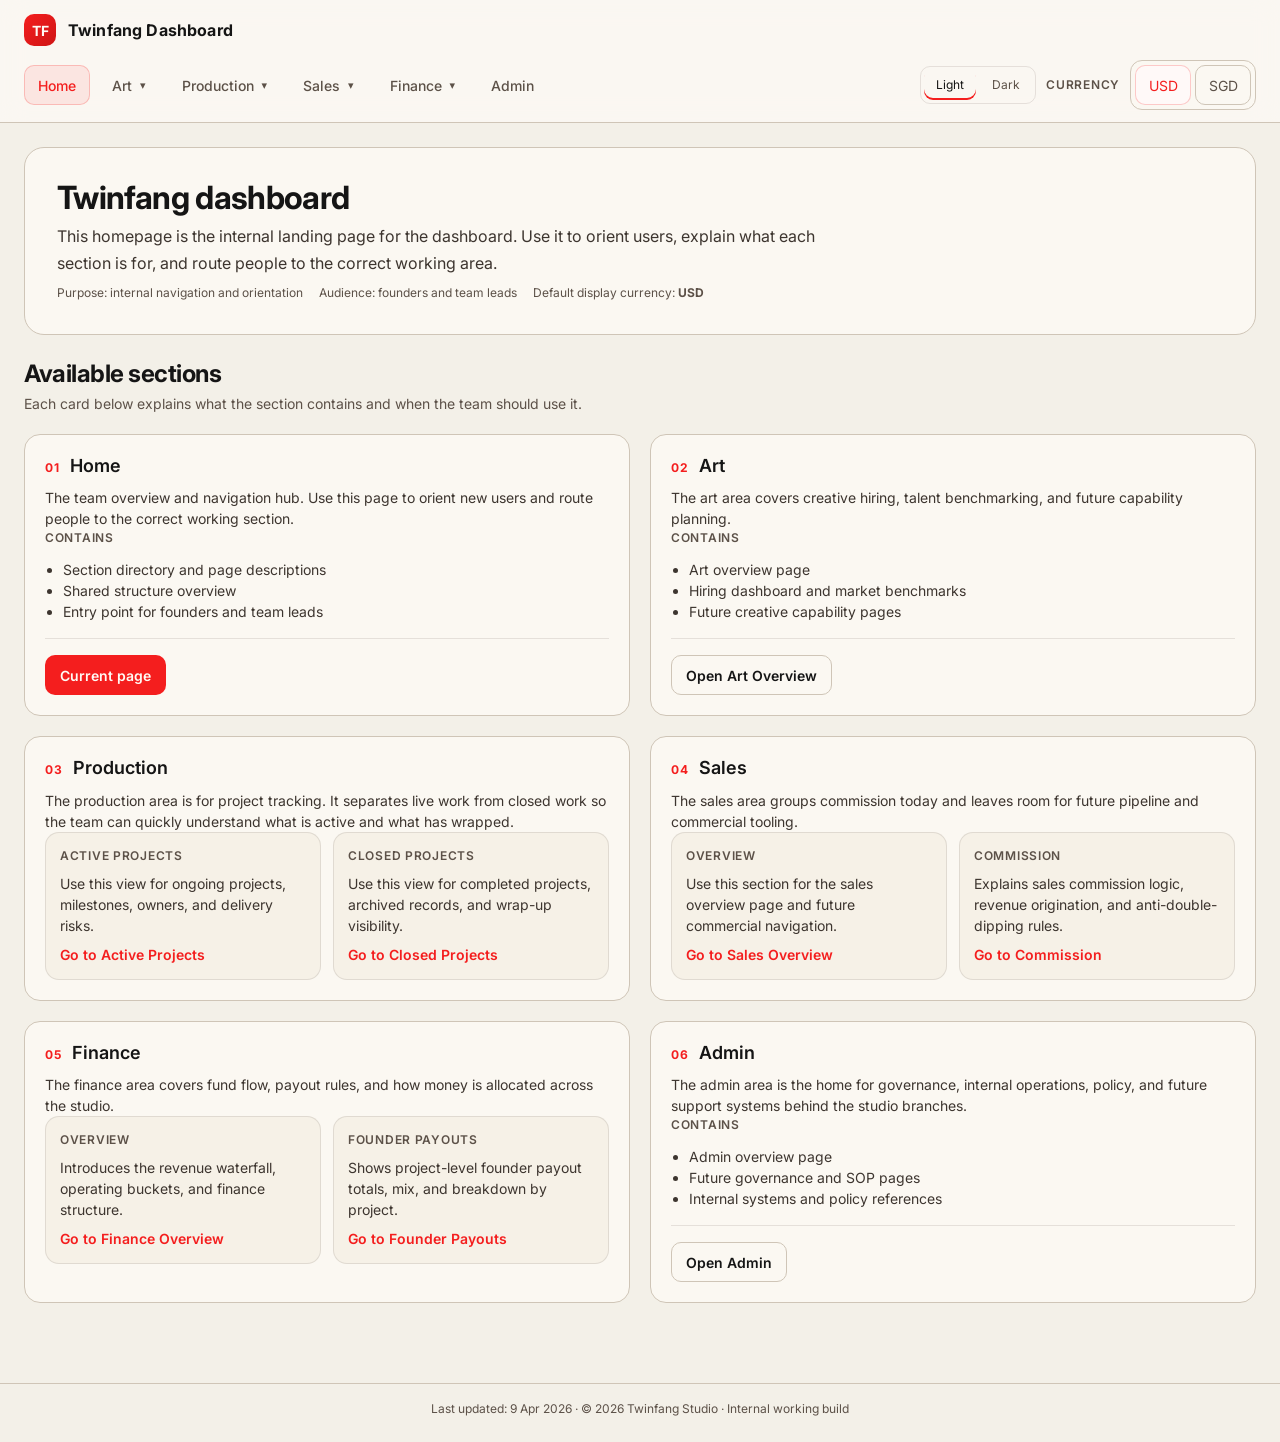
==== commit c8983231: "Add files via upload" ====
--- a/index.html
+++ b/index.html
@@ -1,170 +1,118 @@
 <!DOCTYPE html>
+
 <html lang="en">
-  <head>
-    <meta charset="UTF-8" />
-    <meta name="viewport" content="width=device-width, initial-scale=1.0" />
-    <title>Twinfang — Dashboard Home</title>
-    <meta name="description" content="Twinfang dashboard landing page with navigation to art, production, sales, finance, and admin sections." />
-    <link rel="preconnect" href="https://fonts.googleapis.com" />
-    <link rel="preconnect" href="https://fonts.gstatic.com" crossorigin />
-    <link href="https://fonts.googleapis.com/css2?family=Inter:wght@400;500;600;700&display=swap" rel="stylesheet" />
-    <script src="./theme-init.js"></script>
-    <link rel="stylesheet" href="./design-tokens.css" />
-    <link rel="stylesheet" href="./layout.css" />
-    <link rel="stylesheet" href="./components.css" />
-  </head>
-  <body>
-    <div class="app-shell">
-      <header class="site-header">
-        <div class="site-header-inner">
-          <a href="./index.html" class="brand-lockup" aria-label="Twinfang home">
-            <span class="nav-mark">TF</span>
-            <span class="brand-copy"><span class="brand-line">Twinfang Dashboard</span></span>
-          </a>
-
-          <nav class="nav nav--sub" aria-label="Primary">
-            <div class="nav-links nav-links--primary">
-              <div class="nav-dropdown">
-                <a class="nav-link is-active nav-link--dropdown" href="./index.html" aria-haspopup="true">Home</a>
-                <div class="nav-dropdown-menu" aria-label="Home submenu">
-                  <a class="nav-dropdown-link is-active" href="./index.html">Overview</a>
-                </div>
-              </div>
-              <div class="nav-dropdown">
-                <a class="nav-link nav-link--dropdown" href="./art.html" aria-haspopup="true">Art</a>
-                <div class="nav-dropdown-menu" aria-label="Art submenu">
-                  <a class="nav-dropdown-link" href="./art.html">Overview</a>
-                  <a class="nav-dropdown-link" href="./recruitment.html">Hiring Dashboard</a>
-                </div>
-              </div>
-              <div class="nav-dropdown">
-                <a class="nav-link nav-link--dropdown" href="./production.html" aria-haspopup="true">Production</a>
-                <div class="nav-dropdown-menu" aria-label="Production submenu">
-                  <a class="nav-dropdown-link" href="./production.html">Overview</a>
-                  <a class="nav-dropdown-link" href="./production-active.html">Active Projects</a>
-                  <a class="nav-dropdown-link" href="./production-closed.html">Closed Projects</a>
-                </div>
-              </div>
-              <div class="nav-dropdown">
-                <a class="nav-link nav-link--dropdown" href="./sales.html" aria-haspopup="true">Sales</a>
-                <div class="nav-dropdown-menu" aria-label="Sales submenu">
-                  <a class="nav-dropdown-link" href="./sales.html">Overview</a>
-                  <a class="nav-dropdown-link" href="./commission.html">Commission</a>
-                </div>
-              </div>
-              <div class="nav-dropdown">
-                <a class="nav-link nav-link--dropdown" href="./finance.html" aria-haspopup="true">Finance</a>
-                <div class="nav-dropdown-menu" aria-label="Finance submenu">
-                  <a class="nav-dropdown-link" href="./finance.html">Overview</a>
-                  <a class="nav-dropdown-link" href="./founder-payouts.html">Founder Payouts</a>
-                  <a class="nav-dropdown-link" href="./payout-logic.html">Payout Logic</a>
-                </div>
-              </div>
-              <div class="nav-dropdown">
-                <a class="nav-link nav-link--dropdown" href="./admin.html" aria-haspopup="true">Admin</a>
-                <div class="nav-dropdown-menu" aria-label="Admin submenu">
-                  <a class="nav-dropdown-link" href="./admin.html">Overview</a>
-                </div>
-              </div>
-            </div>
-
-            <div class="nav-utility">
-              <div class="theme-toggle" aria-label="Theme display preference">
-                <span class="theme-toggle-label">Theme</span>
-                <div class="segmented" role="tablist" aria-label="Theme selector">
-                  <button class="segmented-item" type="button" data-theme-option="light" aria-pressed="false">Light</button>
-                  <button class="segmented-item" type="button" data-theme-option="dark" aria-pressed="false">Dark</button>
-                </div>
-              </div>
-              <div class="currency-toggle" aria-label="Currency display preference">
-                <span class="currency-toggle-label">Currency</span>
-                <div class="segmented" role="tablist" aria-label="Currency selector">
-                  <button class="segmented-item is-active" type="button" data-currency-option="USD" aria-pressed="true">USD</button>
-                  <button class="segmented-item" type="button" data-currency-option="SGD" aria-pressed="false">SGD</button>
-                </div>
-              </div>
-            </div>
-          </nav>
-        </div>
-      </header>
-
-      <main class="page-wrap page-stack">
-        <header class="page-header hero-card hero-card--home">
-          <h1 class="page-title">Twinfang dashboard</h1>
-          <p class="page-subtitle">This homepage is the internal landing page for the dashboard. Use it to orient users, explain what each section is for, and route people to the correct working area.</p>
-          <div class="page-meta">
-            <span>Purpose: internal navigation and orientation</span>
-            <span>Audience: founders and team leads</span>
-            <span>Default display currency: <strong data-currency-display>USD</strong></span>
-          </div>
-        </header>
-
-        <section class="section-stack" aria-labelledby="home-menu-title">
-          <div class="section-header">
-            <div>
-              <h2 class="section-title" id="home-menu-title">Available sections</h2>
-              <p class="section-subtitle">Each card below explains what the section contains and when the team should use it.</p>
-            </div>
-          </div>
-
-          <div class="grid grid-12">
-            <article class="card span-6 menu-card menu-card--primary">
-              <div class="menu-card-top menu-card-top--inline"><span class="menu-card-code">01</span><h3 class="card-title menu-card-title">Home</h3></div>
-              <p class="menu-card-copy">The team overview and navigation hub. Use this page to orient new users and route people to the correct working section.</p>
-              <div class="stack-12"><p class="menu-card-label">Contains</p><ul class="menu-list"><li>Section directory and page descriptions</li><li>Shared structure overview</li><li>Entry point for founders and team leads</li></ul></div>
-              <div class="card-footer"><a class="button button--primary" href="./index.html">Current page</a></div>
-            </article>
-
-            <article class="card span-6 menu-card">
-              <div class="menu-card-top menu-card-top--inline"><span class="menu-card-code">02</span><h3 class="card-title menu-card-title">Art</h3></div>
-              <p class="menu-card-copy">The art area covers creative hiring, talent benchmarking, and future capability planning.</p>
-              <div class="stack-12"><p class="menu-card-label">Contains</p><ul class="menu-list"><li>Art overview page</li><li>Hiring dashboard and market benchmarks</li><li>Future creative capability pages</li></ul></div>
-              <div class="card-footer"><a class="button button--secondary" href="./art.html">Open Art Overview</a></div>
-            </article>
-
-            <article class="card span-6 menu-card">
-              <div class="menu-card-top menu-card-top--inline"><span class="menu-card-code">03</span><h3 class="card-title menu-card-title">Production</h3></div>
-              <p class="menu-card-copy">The production area is for project tracking. It separates live work from closed work so the team can quickly understand what is active and what has wrapped.</p>
-              <div class="finance-subgrid">
-                <div class="mini-panel"><p class="menu-card-label">Active Projects</p><p class="m-0 soft">Use this view for ongoing projects, milestones, owners, and delivery risks.</p><a class="text-link" href="./production-active.html">Go to Active Projects</a></div>
-                <div class="mini-panel"><p class="menu-card-label">Closed Projects</p><p class="m-0 soft">Use this view for completed projects, archived records, and wrap-up visibility.</p><a class="text-link" href="./production-closed.html">Go to Closed Projects</a></div>
-              </div>
-            </article>
-
-            <article class="card span-6 menu-card">
-              <div class="menu-card-top menu-card-top--inline"><span class="menu-card-code">04</span><h3 class="card-title menu-card-title">Sales</h3></div>
-              <p class="menu-card-copy">The sales area groups commission today and leaves room for future pipeline and commercial tooling.</p>
-              <div class="finance-subgrid">
-                <div class="mini-panel"><p class="menu-card-label">Overview</p><p class="m-0 soft">Use this section for the sales overview page and future commercial navigation.</p><a class="text-link" href="./sales.html">Go to Sales Overview</a></div>
-                <div class="mini-panel"><p class="menu-card-label">Commission</p><p class="m-0 soft">Explains sales commission logic, revenue origination, and anti-double-dipping rules.</p><a class="text-link" href="./commission.html">Go to Commission</a></div>
-              </div>
-            </article>
-
-            <article class="card span-6 menu-card">
-              <div class="menu-card-top menu-card-top--inline"><span class="menu-card-code">05</span><h3 class="card-title menu-card-title">Finance</h3></div>
-              <p class="menu-card-copy">The finance area covers fund flow, payout rules, and how money is allocated across the studio.</p>
-              <div class="finance-subgrid">
-                <div class="mini-panel"><p class="menu-card-label">Overview</p><p class="m-0 soft">Introduces the revenue waterfall, operating buckets, and finance structure.</p><a class="text-link" href="./finance.html">Go to Finance Overview</a></div>
-                <div class="mini-panel"><p class="menu-card-label">Founder Payouts</p><p class="m-0 soft">Shows project-level founder payout totals, mix, and breakdown by project.</p><a class="text-link" href="./founder-payouts.html">Go to Founder Payouts</a></div>
-              </div>
-            </article>
-
-            <article class="card span-6 menu-card">
-              <div class="menu-card-top menu-card-top--inline"><span class="menu-card-code">06</span><h3 class="card-title menu-card-title">Admin</h3></div>
-              <p class="menu-card-copy">The admin area is the home for governance, internal operations, policy, and future support systems behind the studio branches.</p>
-              <div class="stack-12"><p class="menu-card-label">Contains</p><ul class="menu-list"><li>Admin overview page</li><li>Future governance and SOP pages</li><li>Internal systems and policy references</li></ul></div>
-              <div class="card-footer"><a class="button button--secondary" href="./admin.html">Open Admin</a></div>
-            </article>
-          </div>
-        </section>
-      </main>
-    </div>
-      <footer class="site-footer">
-        <div class="site-footer-inner">
-          <p class="site-footer-copy">Last updated: 9 Apr 2026 · © 2026 Twinfang Studio · Internal working build</p>
-        </div>
-      </footer>
-    <script src="./theme.js"></script>
-    <script src="./app.js"></script>
-  </body>
+<head>
+<meta charset="utf-8"/>
+<meta content="width=device-width, initial-scale=1.0" name="viewport"/>
+<title>Twinfang — Dashboard Home</title>
+<meta content="Twinfang dashboard landing page with navigation to art, production, sales, finance, and admin sections." name="description"/>
+<link href="https://fonts.googleapis.com" rel="preconnect"/>
+<link crossorigin="" href="https://fonts.gstatic.com" rel="preconnect"/>
+<link href="https://fonts.googleapis.com/css2?family=Inter:wght@400;500;600;700&amp;display=swap" rel="stylesheet"/>
+<script src="./theme-init.js"></script>
+<link href="./design-tokens.css" rel="stylesheet"/>
+<link href="./layout.css" rel="stylesheet"/>
+<link href="./components.css" rel="stylesheet"/>
+</head>
+<body>
+<div class="app-shell">
+<header class="site-header">
+<div class="site-header-inner">
+<a aria-label="Twinfang home" class="brand-lockup" href="./index.html">
+<span class="nav-mark">TF</span>
+<span class="brand-copy"><span class="brand-line">Twinfang Dashboard</span></span>
+</a>
+<nav aria-label="Primary" class="nav nav--sub">
+<div class="nav-links nav-links--primary"><a class="nav-link is-active" href="./index.html">Home</a><div class="nav-dropdown"><a aria-haspopup="true" class="nav-link nav-link--dropdown" href="./art.html">Art</a><div aria-label="Art submenu" class="nav-dropdown-menu"><a class="nav-dropdown-link" href="./recruitment.html">Hiring Dashboard</a></div></div><div class="nav-dropdown"><a aria-haspopup="true" class="nav-link nav-link--dropdown" href="./production.html">Production</a><div aria-label="Production submenu" class="nav-dropdown-menu"><a class="nav-dropdown-link" href="./production-active.html">Active Projects</a><a class="nav-dropdown-link" href="./production-closed.html">Closed Projects</a></div></div><div class="nav-dropdown"><a aria-haspopup="true" class="nav-link nav-link--dropdown" href="./sales.html">Sales</a><div aria-label="Sales submenu" class="nav-dropdown-menu"><a class="nav-dropdown-link" href="./commission.html">Commission</a></div></div><div class="nav-dropdown"><a aria-haspopup="true" class="nav-link nav-link--dropdown" href="./finance.html">Finance</a><div aria-label="Finance submenu" class="nav-dropdown-menu"><a class="nav-dropdown-link" href="./founder-payouts.html">Founder Payouts</a><a class="nav-dropdown-link" href="./payout-logic.html">Payout Logic</a></div></div><a class="nav-link" href="./admin.html">Admin</a></div>
+<div class="nav-utility">
+<div aria-label="Theme display preference" class="theme-toggle">
+<span class="theme-toggle-label">Theme</span>
+<div aria-label="Theme selector" class="segmented" role="tablist">
+<button aria-pressed="false" class="segmented-item" data-theme-option="light" type="button">Light</button>
+<button aria-pressed="false" class="segmented-item" data-theme-option="dark" type="button">Dark</button>
+</div>
+</div>
+<div aria-label="Currency display preference" class="currency-toggle">
+<span class="currency-toggle-label">Currency</span>
+<div aria-label="Currency selector" class="segmented" role="tablist">
+<button aria-pressed="true" class="segmented-item is-active" data-currency-option="USD" type="button">USD</button>
+<button aria-pressed="false" class="segmented-item" data-currency-option="SGD" type="button">SGD</button>
+</div>
+</div>
+</div>
+</nav>
+</div>
+</header>
+<main class="page-wrap page-stack">
+<header class="page-header hero-card hero-card--home">
+<h1 class="page-title">Twinfang dashboard</h1>
+<p class="page-subtitle">This homepage is the internal landing page for the dashboard. Use it to orient users, explain what each section is for, and route people to the correct working area.</p>
+<div class="page-meta">
+<span>Purpose: internal navigation and orientation</span>
+<span>Audience: founders and team leads</span>
+<span>Default display currency: <strong data-currency-display="">USD</strong></span>
+</div>
+</header>
+<section aria-labelledby="home-menu-title" class="section-stack">
+<div class="section-header">
+<div>
+<h2 class="section-title" id="home-menu-title">Available sections</h2>
+<p class="section-subtitle">Each card below explains what the section contains and when the team should use it.</p>
+</div>
+</div>
+<div class="grid grid-12">
+<article class="card span-6 menu-card menu-card--primary">
+<div class="menu-card-top menu-card-top--inline"><span class="menu-card-code">01</span><h3 class="card-title menu-card-title">Home</h3></div>
+<p class="menu-card-copy">The team overview and navigation hub. Use this page to orient new users and route people to the correct working section.</p>
+<div class="stack-12"><p class="menu-card-label">Contains</p><ul class="menu-list"><li>Section directory and page descriptions</li><li>Shared structure overview</li><li>Entry point for founders and team leads</li></ul></div>
+<div class="card-footer"><a class="button button--primary" href="./index.html">Current page</a></div>
+</article>
+<article class="card span-6 menu-card">
+<div class="menu-card-top menu-card-top--inline"><span class="menu-card-code">02</span><h3 class="card-title menu-card-title">Art</h3></div>
+<p class="menu-card-copy">The art area covers creative hiring, talent benchmarking, and future capability planning.</p>
+<div class="stack-12"><p class="menu-card-label">Contains</p><ul class="menu-list"><li>Art overview page</li><li>Hiring dashboard and market benchmarks</li><li>Future creative capability pages</li></ul></div>
+<div class="card-footer"><a class="button button--secondary" href="./art.html">Open Art Overview</a></div>
+</article>
+<article class="card span-6 menu-card">
+<div class="menu-card-top menu-card-top--inline"><span class="menu-card-code">03</span><h3 class="card-title menu-card-title">Production</h3></div>
+<p class="menu-card-copy">The production area is for project tracking. It separates live work from closed work so the team can quickly understand what is active and what has wrapped.</p>
+<div class="finance-subgrid">
+<div class="mini-panel"><p class="menu-card-label">Active Projects</p><p class="m-0 soft">Use this view for ongoing projects, milestones, owners, and delivery risks.</p><a class="text-link" href="./production-active.html">Go to Active Projects</a></div>
+<div class="mini-panel"><p class="menu-card-label">Closed Projects</p><p class="m-0 soft">Use this view for completed projects, archived records, and wrap-up visibility.</p><a class="text-link" href="./production-closed.html">Go to Closed Projects</a></div>
+</div>
+</article>
+<article class="card span-6 menu-card">
+<div class="menu-card-top menu-card-top--inline"><span class="menu-card-code">04</span><h3 class="card-title menu-card-title">Sales</h3></div>
+<p class="menu-card-copy">The sales area groups commission today and leaves room for future pipeline and commercial tooling.</p>
+<div class="finance-subgrid">
+<div class="mini-panel"><p class="menu-card-label">Overview</p><p class="m-0 soft">Use this section for the sales overview page and future commercial navigation.</p><a class="text-link" href="./sales.html">Go to Sales Overview</a></div>
+<div class="mini-panel"><p class="menu-card-label">Commission</p><p class="m-0 soft">Explains sales commission logic, revenue origination, and anti-double-dipping rules.</p><a class="text-link" href="./commission.html">Go to Commission</a></div>
+</div>
+</article>
+<article class="card span-6 menu-card">
+<div class="menu-card-top menu-card-top--inline"><span class="menu-card-code">05</span><h3 class="card-title menu-card-title">Finance</h3></div>
+<p class="menu-card-copy">The finance area covers fund flow, payout rules, and how money is allocated across the studio.</p>
+<div class="finance-subgrid">
+<div class="mini-panel"><p class="menu-card-label">Overview</p><p class="m-0 soft">Introduces the revenue waterfall, operating buckets, and finance structure.</p><a class="text-link" href="./finance.html">Go to Finance Overview</a></div>
+<div class="mini-panel"><p class="menu-card-label">Founder Payouts</p><p class="m-0 soft">Shows project-level founder payout totals, mix, and breakdown by project.</p><a class="text-link" href="./founder-payouts.html">Go to Founder Payouts</a></div>
+</div>
+</article>
+<article class="card span-6 menu-card">
+<div class="menu-card-top menu-card-top--inline"><span class="menu-card-code">06</span><h3 class="card-title menu-card-title">Admin</h3></div>
+<p class="menu-card-copy">The admin area is the home for governance, internal operations, policy, and future support systems behind the studio branches.</p>
+<div class="stack-12"><p class="menu-card-label">Contains</p><ul class="menu-list"><li>Admin overview page</li><li>Future governance and SOP pages</li><li>Internal systems and policy references</li></ul></div>
+<div class="card-footer"><a class="button button--secondary" href="./admin.html">Open Admin</a></div>
+</article>
+</div>
+</section>
+</main>
+</div>
+<footer class="site-footer">
+<div class="site-footer-inner">
+<p class="site-footer-copy">Last updated: 9 Apr 2026 · © 2026 Twinfang Studio · Internal working build</p>
+</div>
+</footer>
+<script src="./theme.js"></script>
+<script src="./app.js"></script>
+</body>
 </html>
